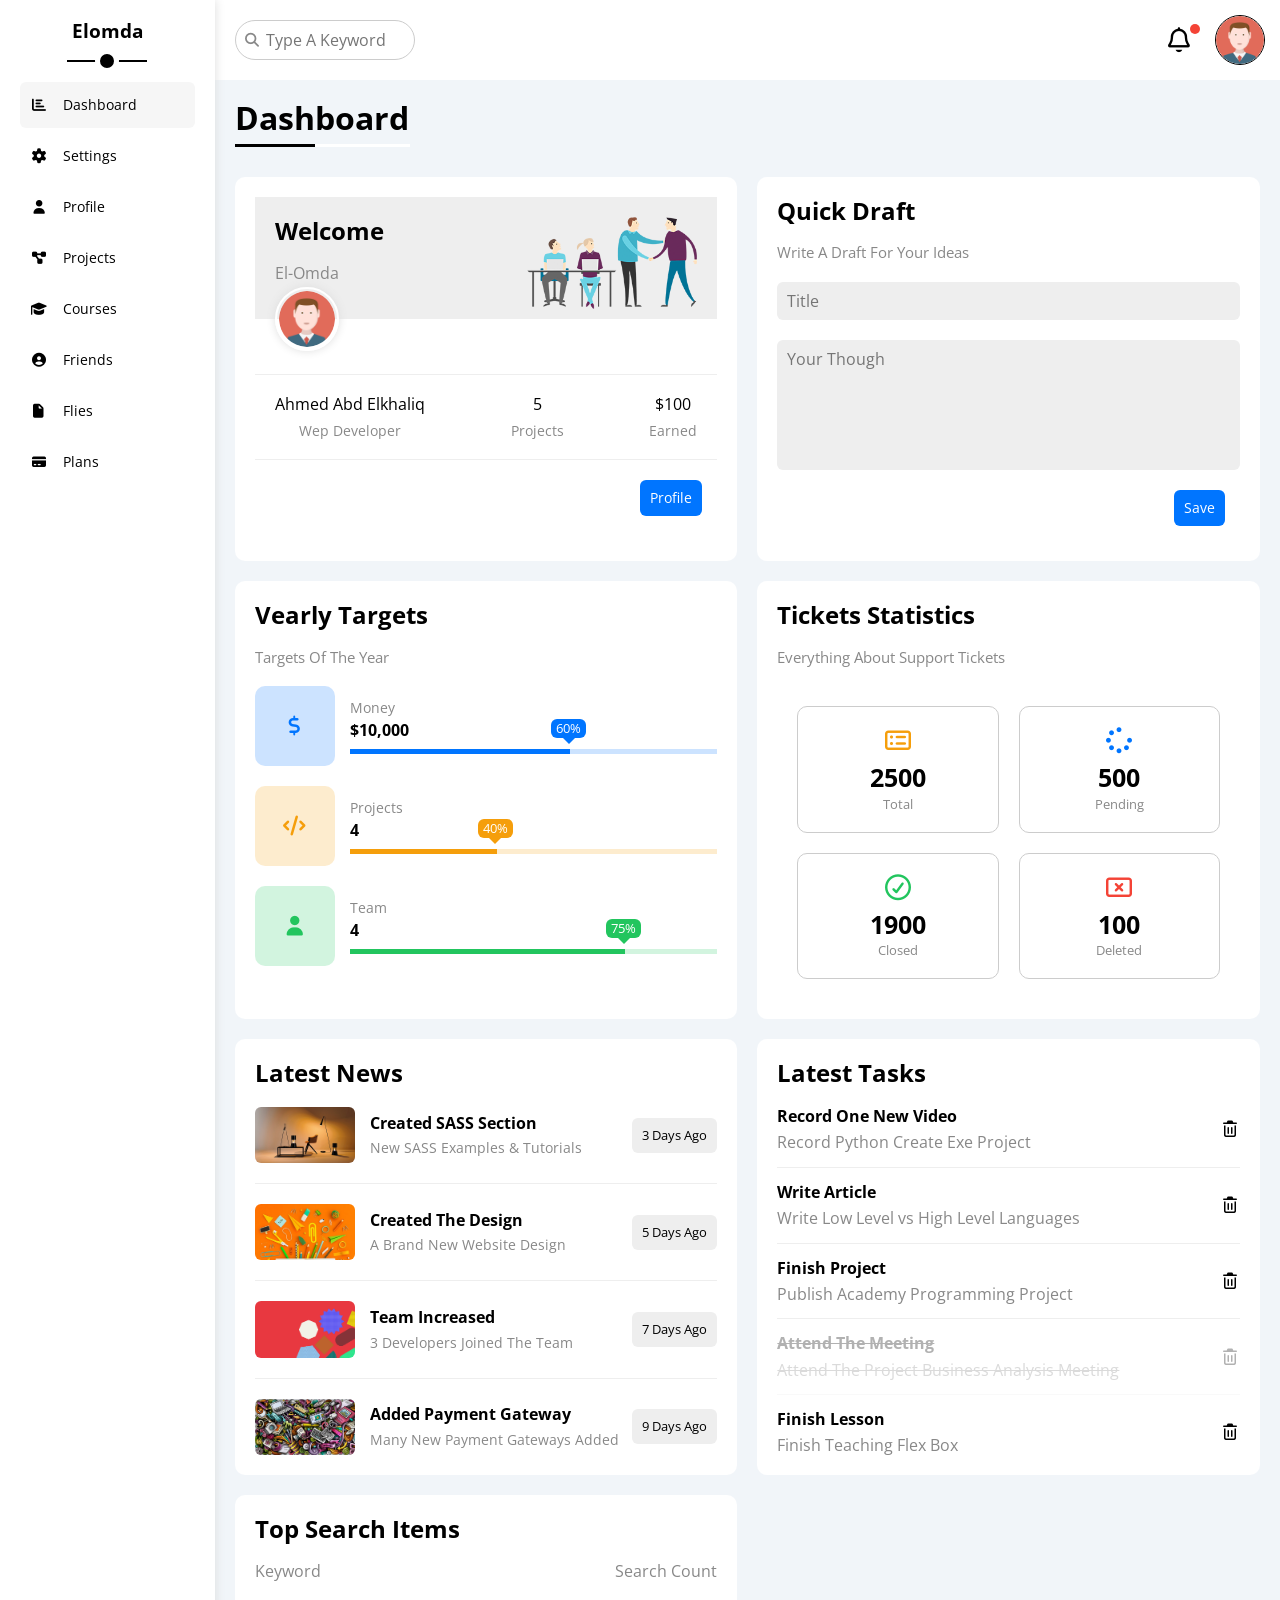
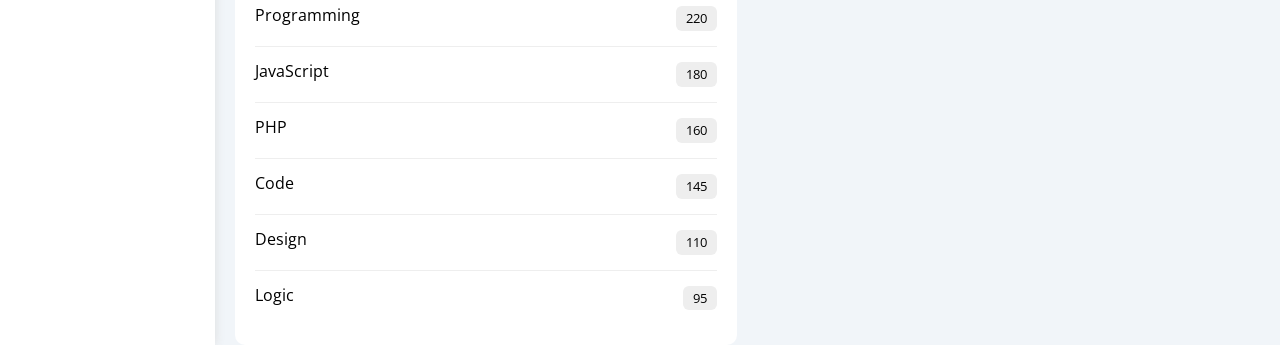
==== index.html @ 43767212 "create Dashboard Page - Top Search" ====
<!DOCTYPE html>
<html lang="en">
<head>
    <meta charset="UTF-8">
    <meta name="viewport" content="width=device-width, initial-scale=1.0">
    <title>Dashboard</title>
    <link rel="icon" href="images/logo.ico">
    <!-- Font Awesome -->
    <link rel="stylesheet" href="css/all.min.css">
    <!-- Render All Elements Normally -->
    <link rel="stylesheet" href="css/normalize.css">
    <!-- main css file -->
    <link rel="stylesheet" href="css/dashboard.css">
    <!-- Google Fonts -->
    <link rel="preconnect" href="https://fonts.googleapis.com">
    <link rel="preconnect" href="https://fonts.gstatic.com" crossorigin>
    <link href="https://fonts.googleapis.com/css2?family=Open+Sans:ital,wght@0,300..800;1,300..800&display=swap" rel="stylesheet">

</head>
<body>
    <div class="page">
        <div class="sidebar">
            <h3>Elomda</h3>
            <ul>
                <li>
                    <a class="active" href="index.html">
                        <i class="fa-solid fa-chart-bar fa-fw"></i>
                        <span>Dashboard</span>
                    </a>
                </li>
                <li>
                    <a href="#">
                        <i class="fa-solid fa-gear fa-fw"></i>
                        <span>Settings</span>
                    </a>
                </li>
                <li>
                    <a href="#">
                        <i class="fa-solid fa-user fa-fw"></i>
                        <span>Profile</span>
                    </a>
                </li>
                <li>
                    <a href="#">
                        <i class="fa-solid fa-diagram-project fa-fw"></i>
                        <span>Projects</span>
                    </a>
                </li>
                <li>
                    <a href="#">
                        <i class="fa-solid fa-graduation-cap fa-fw"></i>
                        <span>Courses</span>
                    </a>
                </li>
                <li>
                    <a href="#">
                        <i class="fa-solid fa-circle-user fa-fw"></i>
                        <span>Friends</span>
                    </a>
                </li>
                <li>
                    <a href="#">
                        <i class="fa-solid fa-file fa-fw"></i>
                        <span>Flies</span>
                    </a>
                </li>
                <li>
                    <a href="#">
                        <i class="fa-solid fa-credit-card fa-fw"></i>
                        <span>Plans</span>
                    </a>
                </li>
            </ul>
        </div>
        <div class="content">
            <!-- Start Head -->
             <div class="head">
                <div class="search">
                    <input type="search" name="" id="" placeholder="Type A Keyword">
                </div>
                <div class="icons">
                    <span class="notification">
                        <i class="fa-regular fa-bell fa-lg"></i>
                    </span>
                    <img src="imgs/avatar.png" alt="">
                </div>
             </div>
            <!-- End Head -->
             <h1>Dashboard</h1>
             <div class="wrapper">
                <!-- Start welcome Widget -->
                <div class="welcome">
                    <div class="intro">
                        <div>
                            <h2>Welcome</h2>
                            <p>El-Omda</p>
                        </div>
                        <img src="imgs/welcome.png" alt="">
                    </div>
                    <img src="imgs/avatar.png" alt="" class="avatar">
                    <div class="body">
                        <div>Ahmed Abd Elkhaliq<span>Wep Developer</span></div>
                        <div>5<span>Projects</span></div>
                        <div>$100<span>Earned</span></div>
                    </div>
                    <a href="profile.html" class="visit">Profile</a>
                </div>
                <!-- End welcome Widget -->
                <!-- Start Quick Draft Widget -->
                <div class="quick-draft">
                    <h2>Quick Draft</h2>
                    <p>Write A Draft For Your Ideas</p>
                    <form action="">
                        <input type="text" placeholder="Title">
                        <textarea name="" id="" placeholder="Your Though"></textarea>
                        <input class="save" type="submit" value="Save">
                    </form>
                </div>
                <!-- End Quick Draft Widget -->
                <!-- Start Targets -->
                 <div class="targets">
                    <h2>Vearly Targets</h2>
                    <p>Targets Of The Year</p>
                    <div class="target-row blue">
                        <div class="icon">
                            <i class="fa-solid fa-dollar-sign fa-lg"></i>
                        </div>
                        <div class="details">
                            <span>Money</span>
                            <span>$10,000</span>
                            <div class="progress">
                                <span class="blue" style="width: 60%;">
                                    <span>60%</span>
                                </span>
                            </div>
                        </div>
                    </div>
                    <div class="target-row orange">
                        <div class="icon">
                            <i class="fa-solid fa-code fa-lg"></i>
                        </div>
                        <div class="details">
                            <span>Projects</span>
                            <span>4</span>
                            <div class="progress">
                                <span class="orange" style="width: 40%;">
                                    <span>40%</span>
                                </span>
                            </div>
                        </div>
                    </div>
                    <div class="target-row green">
                        <div class="icon">
                            <i class="fa-solid fa-user fa-lg"></i>
                        </div>
                        <div class="details">
                            <span>Team</span>
                            <span>4</span>
                            <div class="progress">
                                <span class="green" style="width: 75%;">
                                    <span>75%</span>
                                </span>
                            </div>
                        </div>
                    </div>
                 </div>
                <!-- End Targets -->
                <!-- Start Tickets -->
                 <div class="tickets">
                    <h2>Tickets Statistics</h2>
                    <p>Everything About Support Tickets</p>
                    <div class="tickets">
                        <div class="box">
                            <div class="ticket">
                                <i class="fa-regular fa-rectangle-list fa-2x orange"></i>
                                <span>2500</span>
                                Total
                            </div>
                            <div class="ticket">
                                <i class="fa-solid fa-spinner fa-2x blue"></i>
                                <span>500</span>
                                Pending
                            </div>
                            <div class="ticket">
                                <i class="fa-regular fa-circle-check fa-2x green"></i>
                                <span>1900</span>
                                Closed
                            </div>
                            <div class="ticket">
                                <i class="fa-regular fa-rectangle-xmark fa-2x rad"></i>
                                <span>100</span>
                                Deleted
                            </div>
                        </div>
                    </div>
                 </div>
                <!-- End Tickets -->
                <!-- Start Latest News -->
                 <div class="latest-news">
                    <h2>Latest News</h2>
                    <div class="news-row">
                        <img src="imgs/news-01.png" alt="">
                        <div class="info">
                            <h3>Created SASS Section</h3>
                            <p>New SASS Examples & Tutorials</p>
                        </div>
                        <span>3 Days Ago</span>
                    </div>
                    <div class="news-row">
                        <img src="imgs/news-02.png" alt="">
                        <div class="info">
                            <h3>Created The Design</h3>
                            <p>A Brand New Website Design</p>
                        </div>
                        <span>5 Days Ago</span>
                    </div>
                    <div class="news-row">
                        <img src="imgs/news-03.png" alt="">
                        <div class="info">
                            <h3>Team Increased</h3>
                            <p>3 Developers Joined The Team</p>
                        </div>
                        <span>7 Days Ago</span>
                    </div>
                    <div class="news-row">
                        <img src="imgs/news-04.png" alt="">
                        <div class="info">
                            <h3>Added Payment Gateway</h3>
                            <p>Many New Payment Gateways Added</p>
                        </div>
                        <span>9 Days Ago</span>
                    </div>
                 </div>
                <!-- End Latest News -->
                <!-- Start Latest Tasks -->
                 <div class="latest-tasks">
                    <h2>Latest Tasks</h2>
                    <div class="task-row">
                        <div class="info">
                            <h3>Record One New Video</h3>
                            <p>Record Python Create Exe Project</p>
                        </div>
                        <i class="fa-regular fa-trash-can delete"></i>
                    </div>
                    <div class="task-row">
                        <div class="info">
                            <h3>Write Article</h3>
                            <p>Write Low Level vs High Level Languages</p>
                        </div>
                        <i class="fa-regular fa-trash-can delete"></i>
                    </div>
                    <div class="task-row">
                        <div class="info">
                            <h3>Finish Project</h3>
                            <p>Publish Academy Programming Project</p>
                        </div>
                        <i class="fa-regular fa-trash-can delete"></i>
                    </div>
                    <div class="task-row done">
                        <div class="info">
                            <h3>Attend The Meeting</h3>
                            <p>Attend The Project Business Analysis Meeting</p>
                        </div>
                        <i class="fa-regular fa-trash-can delete"></i>
                    </div>
                    <div class="task-row">
                        <div class="info">
                            <h3>Finish Lesson</h3>
                            <p>Finish Teaching Flex Box</p>
                        </div>
                        <i class="fa-regular fa-trash-can delete"></i>
                    </div>
                 </div>
                <!-- End Latest Tasks -->
                <!-- Start Top Search -->
                 <div class="top-search">
                    <h2>Top Search Items</h2>
                    <div class="items-head">
                        <div>Keyword</div>
                        <div>Search Count</div>
                    </div>
                    <div class="items">
                        <span>Programming</span>
                        <span>220</span>
                    </div>
                    <div class="items">
                        <span>JavaScript</span>
                        <span>180</span>
                    </div>
                    <div class="items">
                        <span>PHP</span>
                        <span>160</span>
                    </div>
                    <div class="items">
                        <span>Code</span>
                        <span>145</span>
                    </div>
                    <div class="items">
                        <span>Design</span>
                        <span>110</span>
                    </div>
                    <div class="items">
                        <span>Logic</span>
                        <span>95</span>
                    </div>
                 </div>
                <!-- End Top Search -->
             </div>
        </div>
    </div>
</body>
</html>
---- css/dashboard.css ----
/* Start Variables */
:root {
  --blue-color: #0075ff;
  --blue-alt-color: #0d69d5;
  --orange-color: #f59e0b;
  --green-color: #22c55e;
  --red-color: #f44336;
  --grey-color: #888;
  --main-transition: ;
  --main-padding-top: ;
  --main-padding-bottom: ;
  --section-background: ;
  --fa-style-family-classic: "Font Awesome 7 Free"
}
/* End Variables */
/* Start Globel Rules */
* {
    box-sizing: border-box;
    padding: 0;
    margin: 0;
}
html {
    scroll-behavior: smooth;
}
body {
  font-family: "Open Sans", sans-serif;
  font-optical-sizing: auto;
  font-weight: weight;
  font-style: normal;
  font-variation-settings:
    "wdth" 100;
}
ul {
    list-style: none;
}
a {
  text-decoration: none;
}
/* Smallar Mobile S */
@media (min-width: 320px){
  .container {
    width: 315px;
  }
}
/* Smallar Mobile M */
@media (min-width: 375px){
  .container {
    width: 365px;
  }
}
/* Smallar Mobile L */
@media (min-width: 425px){
  .container {
    width: 415px;
  }
}
/* Small & Tablet */
@media (min-width: 768px){
  .container {
    width: 753px;
  }
}
/* Medium */
@media (min-width: 992px){
  .container {
    width: 969px;
  }
}
/* Large */
@media (min-width: 1200px){
  .container {
    width: 1170px;
  }
}
/* End Globel Rules */
::-webkit-scrollbar {
  width: 15px;
}
::-webkit-scrollbar-track {
  background-color: white;
}
::-webkit-scrollbar-thumb {
  background-color: var(--blue-color);
}
::-webkit-scrollbar-thumb:hover {
  background-color: var(--blue-alt-color);
}
.page {
    display: flex;
    min-height: 100vh;
    background-color: #f1f5f9;
}
/* Start Sidebar */
.page .sidebar {
    background-color: white;
    padding: 20px;
    position: relative;
    width: 250px;
    box-shadow: 0 0 10px #ddd;
}
@media (max-width: 767px) {
    .page .sidebar {
        width: 60px;
        padding: 20px 8px;
    }
}
.page .sidebar h3 {
    position: relative;
    text-align: center;
    margin-bottom: 40px;
}
@media (max-width: 767px) {
    .page .sidebar h3 {
        font-size: 12px;
    }
}
.page .sidebar h3::before {
    content: "";
    background-color: black;
    width: 80px;
    height: 2px;
    position: absolute;
    bottom: -20px;
    transform: translateX(-50%);
    left: 50%;
}
.page .sidebar h3::after {
    content: "";
    position: absolute;
    left: 50%;
    width: 14px;
    height: 14px;
    transform: translateX(-50%);
    bottom: -31px;
    border-radius: 50%;
    background-color: black;
    border: 5px solid white;
}
@media (max-width: 767px) {
    .page .sidebar h3::before {
        width: 55px;
    }
}
@media (max-width: 767px) {
    .page .sidebar h3::after {
        width: 12px;
        height: 12px;
        bottom: -30px;
    }
}
.page .sidebar ul li a {
    display: flex;
    align-items: center;
    font-size: 14px;
    color: black;
    border-radius: 6px;
    padding: 10px;
    transition: 0,3s;
    margin-bottom: 5px;
}
.page .sidebar ul li a:hover,
.page .sidebar ul li a.active {
    background-color: #f6f6f6;
}
.page .sidebar ul li a span {
    padding: 5px;
    margin-left: 10px;
}
@media (max-width: 767px) {
    .page .sidebar ul li a span {
        display: none;
    }
}
/* End Sidebar */
/* Start content */
.content {
  width: 100%;
  overflow: hidden;
}
/* End content */
/* Start Head */
.content .head {
  background-color: white;
  padding: 15px;
  display: flex;
  align-items: center;
  justify-content: space-between;
}
.content .head .search {
  position: relative;
}
.content .head .search::before {
  font-family: var(--fa-style-family-classic);
  content: "\f002";
  font-weight: 900;
  position: absolute;
  transform: translateY(-50%);
  top: 50%;
  left: 15px;
  font-size: 14px;
  color: var(--grey-color);
}
.content .head .search input {
  padding: 10px;
  border: 1px solid #ccc;
  border-radius: 20px;
  margin-left: 5px;
  padding-left: 30px;
  width: 180px;
  transition: width 0.4s;
}
.content .head .search input:focus {
  width: 250px;
  outline-color: var(--blue-alt-color);
}
@media (max-width: 767px) {
    .content .head .search input:focus {
      width: 180px;
    }
}
.content .head .search input:focus::placeholder {
  opacity: 0;
}
.content .head .icons {
  display: flex;
  align-items: center;
  gap: 20px;
}
@media (max-width: 767px) {
    .content .head .icons {
      gap: 15px;
    }
}
.content .head .icons img {
  width: 50px;
  height: 50px;
  border: 1px solid black;
  border-radius: 50%;
}
@media (max-width: 767px) {
    .content .head .icons img {
      width: 32px;
      height: 32px;
    }
}
.content .head .icons .notification {
  position: relative;
  font-size: 20px;
}
@media (max-width: 767px) {
    .content .head .icons .notification {
      font-size: 16px;
    }
}
.content .head .icons .notification::before {
  content: "";
  position: absolute;
  width: 10px;
  height: 10px;
  background-color: var(--red-color);
  border-radius: 50%;
  right: -5px;
  top: -5px;
}
/* End Head */

.page .content h1 {
  position: relative;
  margin: 20px 20px 40px;
}
.page .content h1::before {
  content: "";
  height: 3px;
  position: absolute;
  bottom: -10px;
  left: 0;
  background-color: white;
  width: 175px;
}
.page .content h1::after {
  content: "";
  height: 3px;
  position: absolute;
  bottom: -10px;
  left: 0;
  background-color: black;
  width: 80px;
}
.page .content .wrapper {
  display: grid;
  gap: 20px;
  grid-template-columns: repeat(auto-fill, minmax(450px, 1fr));
  margin: 0 20px;
}
@media (max-width: 767px) {
    .page .content .wrapper {
      display: grid;
      gap: 10;
      grid-template-columns: minmax(200px, 1fr);
      margin: 0 10px;
    }
}
/* Start welcome Widget */
.page .content .wrapper .welcome {
  background-color: white;
  border-radius: 10px;
  overflow: hidden;
  padding: 20px;
}
@media (max-width: 767px) {
    .page .content .wrapper .welcome {
      text-align: center;
      display: block;
    }
}
.page .content .wrapper .welcome .intro {
  padding: 20px;
  display: flex;
  justify-content: space-between;
  background-color: #eee;
}
@media (max-width: 767px) {
    .page .content .wrapper .intro {
      padding-bottom: 30px;
      flex-direction: column;
      align-items: center;
      gap: 20px;
    }
}
.page .content .wrapper .welcome .intro h2 {
  margin: 0 0 20px;
}
.page .content .wrapper .welcome .intro p {
  color: var(--grey-color);
}
.page .content .wrapper .welcome .intro img {
  width: 170px;
  margin-bottom: -10px;
}
.page .content .wrapper .welcome .avatar {
  width: 64px;
  height: 64px;
  border: 2px solid white;
  border-radius: 50%;
  padding: 2px;
  box-shadow: 0 0 10px #ddd;
  margin: -32px 0 0 20px;
}
@media (max-width: 767px) {
    .page .content .wrapper .welcome .avatar {
      margin: 1px 0 0;
    }
}
.page .content .wrapper .welcome .body {
  text-align: center;
  display: flex;
  padding: 20px;
  margin: 20px 0px;
  border-top: 1px solid #eee;
  border-bottom: 1px solid #eee;
  justify-content: space-between;
}
@media (max-width: 767px) {
    .page .content .wrapper .welcome .body {
      display: block;
      margin: 0;
    }
}

@media (max-width: 767px) {
    .page .content .wrapper .welcome .body > div:not(:last-child) {
      margin-bottom: 20px;
}
}
.page .content .wrapper .welcome .body > div span {
  display: block;
  color: var(--grey-color);
  margin-top: 10px;
  font-size: 14px;
  flex: 1;
}
.page .content .wrapper .welcome .visit {
  display: block;
  font-size: 14px;
  border-radius: 6px;
  padding: 10px;
  background-color: var(--blue-color);
  color: white;
  width: fit-content;
  margin: 0 15px 15px auto;
  transition: 0.4s;
}
@media (max-width: 767px) {
    .page .content .wrapper .welcome .visit {
      margin: 0 auto 15px;
    }
}
.page .content .wrapper .welcome .visit:hover {
  background-color: var(--blue-alt-color);
}
/* End welcome Widget */
/* Start Quick Draft Widget */
.page .content .wrapper .quick-draft {
  padding: 20px;
  background-color: white;
  border-radius: 10px;
}
@media (max-width: 767px) {
    .page .content .wrapper .quick-draft {
      text-align: center;
    }
}
.page .content .wrapper .quick-draft h2 {
  margin: 0 0 20px;
}
.page .content .wrapper .quick-draft p {
  margin: 0 0 20px;
  color: var(--grey-color);
  font-size: 15px;
}
.page .content .wrapper .quick-draft form input:first-child {
  display: block;
  margin-bottom: 20px;
  width: 100%;
  padding: 10px;
  border: none;
  background-color: #eee;
  border-radius: 6px;
}
.page .content .wrapper .quick-draft form input.save {
  display: block;
  font-size: 14px;
  background: var(--blue-color);
  color: white;
  border: none;
  width: fit-content;
  border-radius: 6px;
  padding: 10px;
  margin: 0 15px 15px auto;
  cursor: pointer;
  transition: 0.4s;
}
@media (max-width: 767px) {
    .page .content .wrapper .quick-draft form input.save  {
      margin: 0 auto 15px;
    }
}
.page .content .wrapper .quick-draft form input.save:hover {
  background-color: var(--blue-alt-color);
}
.page .content .wrapper .quick-draft form textarea {
  display: block;
  margin-bottom: 20px;
  width: 100%;
  padding: 10px;
  border: none;
  background-color: #eee;
  border-radius: 6px;
  resize: none;
  min-height: 130px;
}
/* End Quick Draft Widget */
/* Start Targets */
.page .content .wrapper .targets {
  padding: 20px;
  background-color: white;
  border-radius: 10px;
}
.page .content .wrapper .targets h2 {
  margin: 0 0 20px;
}
.page .content .wrapper .targets p {
  margin: 0 0 20px;
  color: var(--grey-color);
  font-size: 15px;
}
.page .content .wrapper .targets .target-row {
  margin-bottom: 20px;
  display: flex;
  align-items: center;
}
.page .content .wrapper .targets .target-row .icon {
  display: flex;
  align-items: center;
  justify-content: center;
  width: 80px;
  height: 80px;
  margin-right: 15px;
  border-radius: 10px;
}
.page .content .wrapper .targets .blue .icon i {
  color: var(--blue-color);
}
.page .content .wrapper .targets .orange .icon i {
  color: var(--orange-color);
}
.page .content .wrapper .targets .green .icon i {
  color: var(--green-color);
}
.page .content .wrapper .targets .target-row .details {
  flex: 1;
}
.page .content .wrapper .targets .target-row .details span:first-child {
  font-size: 14px;
  color: var(--grey-color);
}
.page .content .wrapper .targets .target-row .details span:nth-child(2) {
  display: block;
  margin: 5px 0 10px;
  font-weight: bold;
}
.page .content .wrapper .targets .target-row .details .progress {
  position: relative;
  height: 5px;
}
.page .content .wrapper .targets .target-row .details .progress > span {
  position: absolute;
  left: 0;
  top: 0;
  height: 100%;
}
.page .content .wrapper .targets .target-row .details .progress > .blue {
  background-color: var(--blue-color);
}
.page .content .wrapper .targets .target-row .details .progress > .orange {
  background-color: var(--orange-color);
}
.page .content .wrapper .targets .target-row .details .progress > .green {
  background-color: var(--green-color);
}
.page .content .wrapper .targets .target-row .details .progress > span span {
  color: white;
  position: absolute;
  bottom: 16px;
  right: -16px;
  padding: 2px 5px;
  border-radius: 6px;
  font-size: 13px;
}
.page .content .wrapper .targets .target-row .details .progress > .blue span {
  background-color: var(--blue-color);
}
.page .content .wrapper .targets .target-row .details .progress > .orange span {
  background-color: var(--orange-color);
}
.page .content .wrapper .targets .target-row .details .progress > .green span {
  background-color: var(--green-color);
}
.page .content .wrapper .targets .target-row .details .progress > span span::after {
  content: "";
  border-color: transparent;
  border-width: 6px;
  border-style: solid;
  position: absolute;
  bottom: -12px;
  left: 50%;
  transform: translatex(-50%);
}
.page .content .wrapper .targets .target-row .details .progress > .blue span::after {
  border-top-color: var(--blue-color);
}
.page .content .wrapper .targets .target-row .details .progress > .orange span::after {
  border-top-color: var(--orange-color);
}
.page .content .wrapper .targets .target-row .details .progress > .green span::after {
  border-top-color: var(--green-color);
}
.page .content .wrapper .targets .blue .icon,
.page .content .wrapper .targets .blue .progress {
background-color: rgb(0 117 255 / 20%);
}
.page .content .wrapper .targets .orange .icon,
.page .content .wrapper .targets .orange .progress {
background-color: rgb(245 158 11 / 20%);
}
.page .content .wrapper .targets .green .icon,
.page .content .wrapper .targets .green .progress {
background-color: rgb(34 197 94 / 20%);
}
/* End Targets */
/* Start Tickets */
.page .content .wrapper .tickets {
  padding: 20px;
  background-color: white;
  border-radius: 10px;
}
.page .content .wrapper .tickets h2 {
  margin: 0 0 20px;
}
.page .content .wrapper .tickets p {
  margin: 0 0 20px;
  color: var(--grey-color);
  font-size: 15px;
}
.page .content .wrapper .tickets .box {
  display: flex;
  text-align: center;
  justify-content: center;
  gap: 20px;
  flex-wrap: wrap;
}
.page .content .wrapper .tickets .box .ticket {
  padding: 20px;
  border-radius: 10px;
  font-size: 13px;
  color: var(--grey-color);
  border: 1px solid #ccc;
  width: calc(50% - 10px);
}
@media (max-width: 767px) {
  .page .content .wrapper .tickets .box .ticket {
    width: 80%;
  }
}
.page .content .wrapper .tickets .box .ticket i {
  margin-bottom: 10px;
}
.page .content .wrapper .tickets .box .ticket .orange {
  color: var(--orange-color);
}
.page .content .wrapper .tickets .box .ticket .blue {
  color: var(--blue-color);
}
.page .content .wrapper .tickets .box .ticket .green {
  color: var(--green-color);
}
.page .content .wrapper .tickets .box .ticket .rad {
  color: var(--red-color);
}
.page .content .wrapper .tickets .box .ticket span {
  display: block;
  color: black;
  font-weight: bold;
  font-size: 25px;
  margin-bottom: 5px;
}
/* End Tickets */
/* Start Latest News */
.page .content .wrapper .latest-news {
  padding: 20px;
  background-color: white;
  border-radius: 10px;
}
@media (max-width: 767px) {
  .page .content .wrapper .latest-news {
    text-align: center;
  }
}
.page .content .wrapper .latest-news h2 {
  margin: 0 0 20px;
}
.page .content .wrapper .latest-news .news-row {
  display: flex;
  align-items: center;
}
@media (max-width: 767px) {
  .page .content .wrapper .latest-news .news-row {
    display: block;
  }
}
.page .content .wrapper .latest-news .news-row:not(:last-of-type) {
  margin-bottom: 20px;
  padding-bottom: 20px;
  border-bottom: 1px solid #eee;
}
@media (max-width: 767px) {
  .page .content .wrapper .latest-news .news-row:not(:last-of-type) {
    margin-bottom: 0;
  }
}
.page .content .wrapper .latest-news .news-row img {
  width: 100px;
  border-radius: 6px;
  margin-right: 15px;
}
@media (max-width: 767px) {
  .page .content .wrapper .latest-news .news-row img {
    margin: 0 0 10px;
  }
}
.page .content .wrapper .latest-news .news-row .info {
  flex-grow: 1;
}
.page .content .wrapper .latest-news .news-row .info h3 {
  margin: 0 0 8px;
  font-size: 16px;
}
.page .content .wrapper .latest-news .news-row .info p {
  margin: 0;
  color: var(--grey-color);
  font-size: 14px;
}
.page .content .wrapper .latest-news .news-row span {
  display: block;
  width: fit-content;
  border-radius: 6px;
  padding: 10px;
  background-color: #eee;
  font-size: 13px;
}
@media (max-width: 767px) {
  .page .content .wrapper .latest-news .news-row span {
    margin: 15px auto;
  }
}
/* End Latest News */
/* Start Latest Tasks */
.page .content .wrapper .latest-tasks {
  padding: 20px;
  background-color: white;
  border-radius: 10px;
}
.page .content .wrapper .latest-tasks h2 {
  margin: 0 0 20px;
}
.page .content .wrapper .latest-tasks .done {
  opacity: 0.3;
}
.page .content .wrapper .latest-tasks .done h3,
.page .content .wrapper .latest-tasks .done p {
  text-decoration: line-through;
}

.page .content .wrapper .latest-tasks .task-row {
  display: flex;
  align-items: center;
  justify-content: space-between;
}
.page .content .wrapper .latest-tasks .task-row:not(:last-of-type) {
  margin-bottom: 15px;
  padding-bottom: 15px;
  border-bottom: 1px solid #eee;
}
@media (max-width: 767px) {
  .page .content .wrapper .latest-tasks .task-row:not(:last-of-type) {
    margin-bottom: 0;
  }
}
.page .content .wrapper .latest-tasks .task-row .info {
  flex-grow: 1;
}
.page .content .wrapper .latest-tasks .task-row .info h3 {
  margin: 0 0 8px;
  font-size: 16px;
}
.page .content .wrapper .latest-tasks .task-row .info p {
  margin: 0;
  color: var(--grey-color);
}
.page .content .wrapper .latest-tasks .task-row .delete {
  cursor: pointer;
  transition: 0.4s;
}
.page .content .wrapper .latest-tasks .task-row .delete:hover {
  color: var(--red-color);
}
/* End Latest Tasks */
/* Start Top Search */
.page .content .wrapper .top-search {
  padding: 20px;
  background-color: white;
  border-radius: 10px;
}
.page .content .wrapper .top-search h2 {
  margin: 0 0 20px
}
.page .content .wrapper .top-search .items-head {
  color: var(--grey-color);
  display: flex;
  justify-content: space-between;
  margin-bottom: 10px;
}
.page .content .wrapper .top-search .items {
  padding: 15px 0;
  display: flex;
  justify-content: space-between;
}
.page .content .wrapper .top-search .items span:last-child {
  width: fit-content;
  border-radius: 6px;
  padding: 5px 10px;
  background-color: #eee;
  font-size: 13px;
}
.page .content .wrapper .top-search .items:not(:last-of-type) {
  padding-bottom: 15px;
  border-bottom: 1px solid #eee;
}
/* End Top Search */
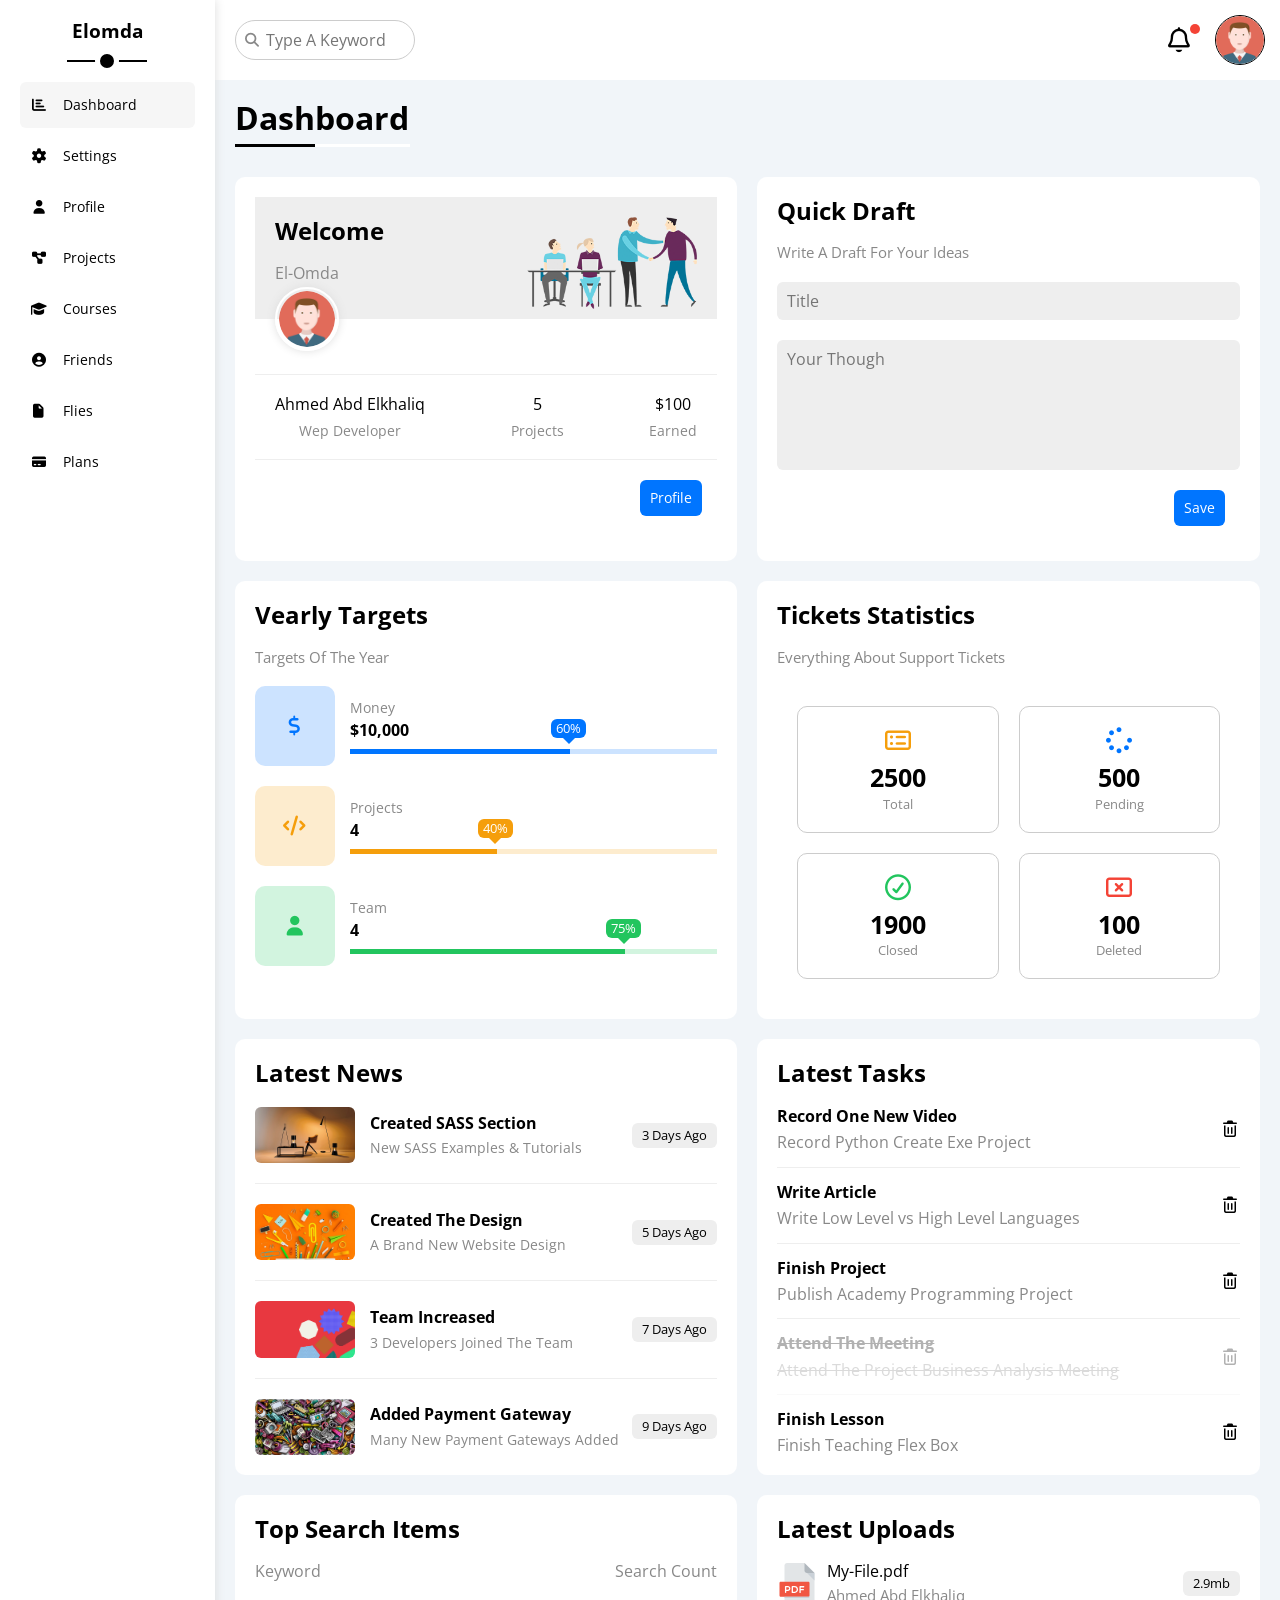
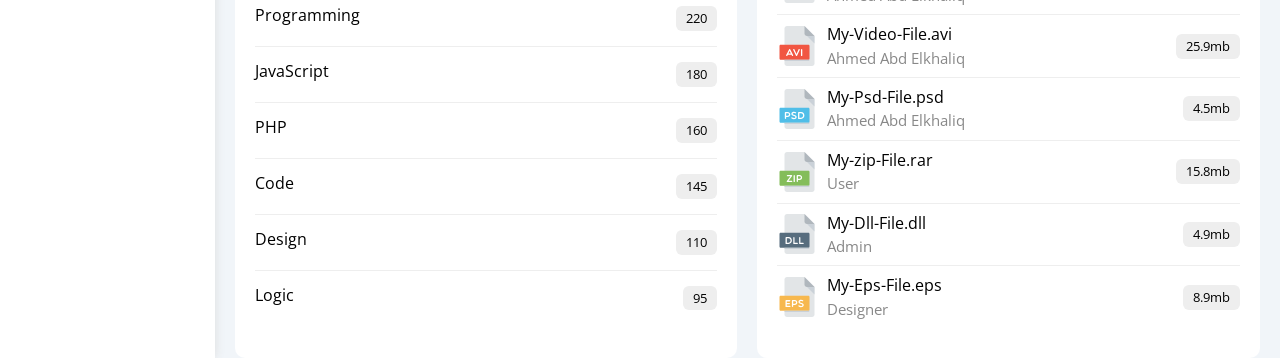
==== commit 5b8d4744: "create Dashboard Page - Latest Uploads" ====
--- a/index.html
+++ b/index.html
@@ -305,6 +305,85 @@
                     </div>
                  </div>
                 <!-- End Top Search -->
+                <!-- Start Latest Uploads -->
+                 <div class="latest-uploads">
+                    <h2>Latest Uploads</h2>
+                    <ul>
+                        <li>
+                            <div>
+                                <img src="imgs/pdf.svg" alt="">
+                                <div>
+                                    <span>My-File.pdf</span>
+                                    <span>Ahmed Abd Elkhaliq</span>
+                                </div>
+                            </div>
+                            <div>
+                                2.9mb
+                            </div>
+                        </li>
+                        <li>
+                            <div>
+                                <img src="imgs/avi.svg" alt="">
+                                <div>
+                                    <span>My-Video-File.avi</span>
+                                    <span>Ahmed Abd Elkhaliq</span>
+                                </div>
+                            </div>
+                            <div>
+                                25.9mb
+                            </div>
+                        </li>
+                        <li>
+                            <div>
+                                <img src="imgs/psd.svg" alt="">
+                                <div>
+                                    <span>My-Psd-File.psd</span>
+                                    <span>Ahmed Abd Elkhaliq</span>
+                                </div>
+                            </div>
+                            <div>
+                                4.5mb
+                            </div>
+                        </li>
+                        <li>
+                            <div>
+                                <img src="imgs/zip.svg" alt="">
+                                <div>
+                                    <span>My-zip-File.rar</span>
+                                    <span>User</span>
+                                </div>
+                            </div>
+                            <div>
+                                15.8mb
+                            </div>
+                        </li>
+                        <li>
+                            <div>
+                                <img src="imgs/dll.svg" alt="">
+                                <div>
+                                    <span>My-Dll-File.dll</span>
+                                    <span>Admin</span>
+                                </div>
+                            </div>
+                            <div>
+                                4.9mb
+                            </div>
+                        </li>
+                        <li>
+                            <div>
+                                <img src="imgs/eps.svg" alt="">
+                                <div>
+                                    <span>My-Eps-File.eps</span>
+                                    <span>Designer</span>
+                                </div>
+                            </div>
+                            <div>
+                                8.9mb
+                            </div>
+                        </li>
+                    </ul>
+                 </div>
+                <!-- End Latest Uploads -->
              </div>
         </div>
     </div>
--- a/css/dashboard.css
+++ b/css/dashboard.css
@@ -32,45 +32,10 @@
 }
 ul {
     list-style: none;
+    padding: 0;
 }
 a {
   text-decoration: none;
-}
-/* Smallar Mobile S */
-@media (min-width: 320px){
-  .container {
-    width: 315px;
-  }
-}
-/* Smallar Mobile M */
-@media (min-width: 375px){
-  .container {
-    width: 365px;
-  }
-}
-/* Smallar Mobile L */
-@media (min-width: 425px){
-  .container {
-    width: 415px;
-  }
-}
-/* Small & Tablet */
-@media (min-width: 768px){
-  .container {
-    width: 753px;
-  }
-}
-/* Medium */
-@media (min-width: 992px){
-  .container {
-    width: 969px;
-  }
-}
-/* Large */
-@media (min-width: 1200px){
-  .container {
-    width: 1170px;
-  }
 }
 /* End Globel Rules */
 ::-webkit-scrollbar {
@@ -307,7 +272,7 @@
   overflow: hidden;
   padding: 20px;
 }
-@media (max-width: 767px) {
+@media (max-width: 575px) {
     .page .content .wrapper .welcome {
       text-align: center;
       display: block;
@@ -319,7 +284,7 @@
   justify-content: space-between;
   background-color: #eee;
 }
-@media (max-width: 767px) {
+@media (max-width: 575px) {
     .page .content .wrapper .intro {
       padding-bottom: 30px;
       flex-direction: column;
@@ -346,7 +311,7 @@
   box-shadow: 0 0 10px #ddd;
   margin: -32px 0 0 20px;
 }
-@media (max-width: 767px) {
+@media (max-width: 575px) {
     .page .content .wrapper .welcome .avatar {
       margin: 1px 0 0;
     }
@@ -360,14 +325,14 @@
   border-bottom: 1px solid #eee;
   justify-content: space-between;
 }
-@media (max-width: 767px) {
+@media (max-width: 575px) {
     .page .content .wrapper .welcome .body {
       display: block;
       margin: 0;
     }
 }
 
-@media (max-width: 767px) {
+@media (max-width: 575px) {
     .page .content .wrapper .welcome .body > div:not(:last-child) {
       margin-bottom: 20px;
 }
@@ -390,7 +355,7 @@
   margin: 0 15px 15px auto;
   transition: 0.4s;
 }
-@media (max-width: 767px) {
+@media (max-width: 575px) {
     .page .content .wrapper .welcome .visit {
       margin: 0 auto 15px;
     }
@@ -607,7 +572,7 @@
   border: 1px solid #ccc;
   width: calc(50% - 10px);
 }
-@media (max-width: 767px) {
+@media (max-width: 575px) {
   .page .content .wrapper .tickets .box .ticket {
     width: 80%;
   }
@@ -694,7 +659,7 @@
   display: block;
   width: fit-content;
   border-radius: 6px;
-  padding: 10px;
+  padding: 5px 10px;
   background-color: #eee;
   font-size: 13px;
 }
@@ -786,4 +751,72 @@
   padding-bottom: 15px;
   border-bottom: 1px solid #eee;
 }
-/* End Top Search */+/* End Top Search */
+/* Start Latest Uploads */
+.page .content .wrapper .latest-uploads {
+  padding: 20px;
+  background-color: white;
+  border-radius: 10px;
+}
+.page .content .wrapper .latest-uploads h2 {
+  margin: 0 0 20px
+}
+.page .content .wrapper .latest-uploads ul {
+  margin: 0;
+}
+.page .content .wrapper .latest-uploads ul li {
+  display: flex;
+  justify-content: space-between;
+  align-items: center;
+  padding-bottom: 10px;
+  margin-bottom: 10px;
+}
+@media(max-width: 575px) {
+  .page .content .wrapper .latest-uploads ul li {
+    flex-direction: column;
+  }
+}
+.page .content .wrapper .latest-uploads ul li:not(:last-child) {
+  border-bottom: 1px solid #eee;
+}
+.page .content .wrapper .latest-uploads ul li > div:first-child {
+  display: flex;
+  align-items: center;
+}
+@media(max-width: 575px) {
+  .page .content .wrapper .latest-uploads ul li > div:first-child {
+    flex-direction: column;
+    text-align: center;
+  }
+}
+.page .content .wrapper .latest-uploads ul li > div:first-child img {
+  margin-right: 10px;
+  width: 40px;
+  height: 40px;
+}
+@media(max-width: 575px) {
+    .page .content .wrapper .latest-uploads ul li > div:first-child img {
+    margin: 0 0 10px;
+  }
+}
+.page .content .wrapper .latest-uploads ul li > div:first-child div span:first-child {
+  display: block;
+  padding-bottom: 5px;
+}
+@media(max-width: 575px) {
+    .page .content .wrapper .latest-uploads ul li > div:first-child {
+    margin: 0 0 10px;
+  }
+}
+.page .content .wrapper .latest-uploads ul li > div:first-child div span:last-child {
+  font-size: 15px;
+  color: var(--grey-color);
+}
+.page .content .wrapper .latest-uploads ul li > div:last-child {
+  width: fit-content;
+  border-radius: 6px;
+  padding: 5px 10px;
+  background-color: #eee;
+  font-size: 13px;
+}
+/* End Latest Uploads */
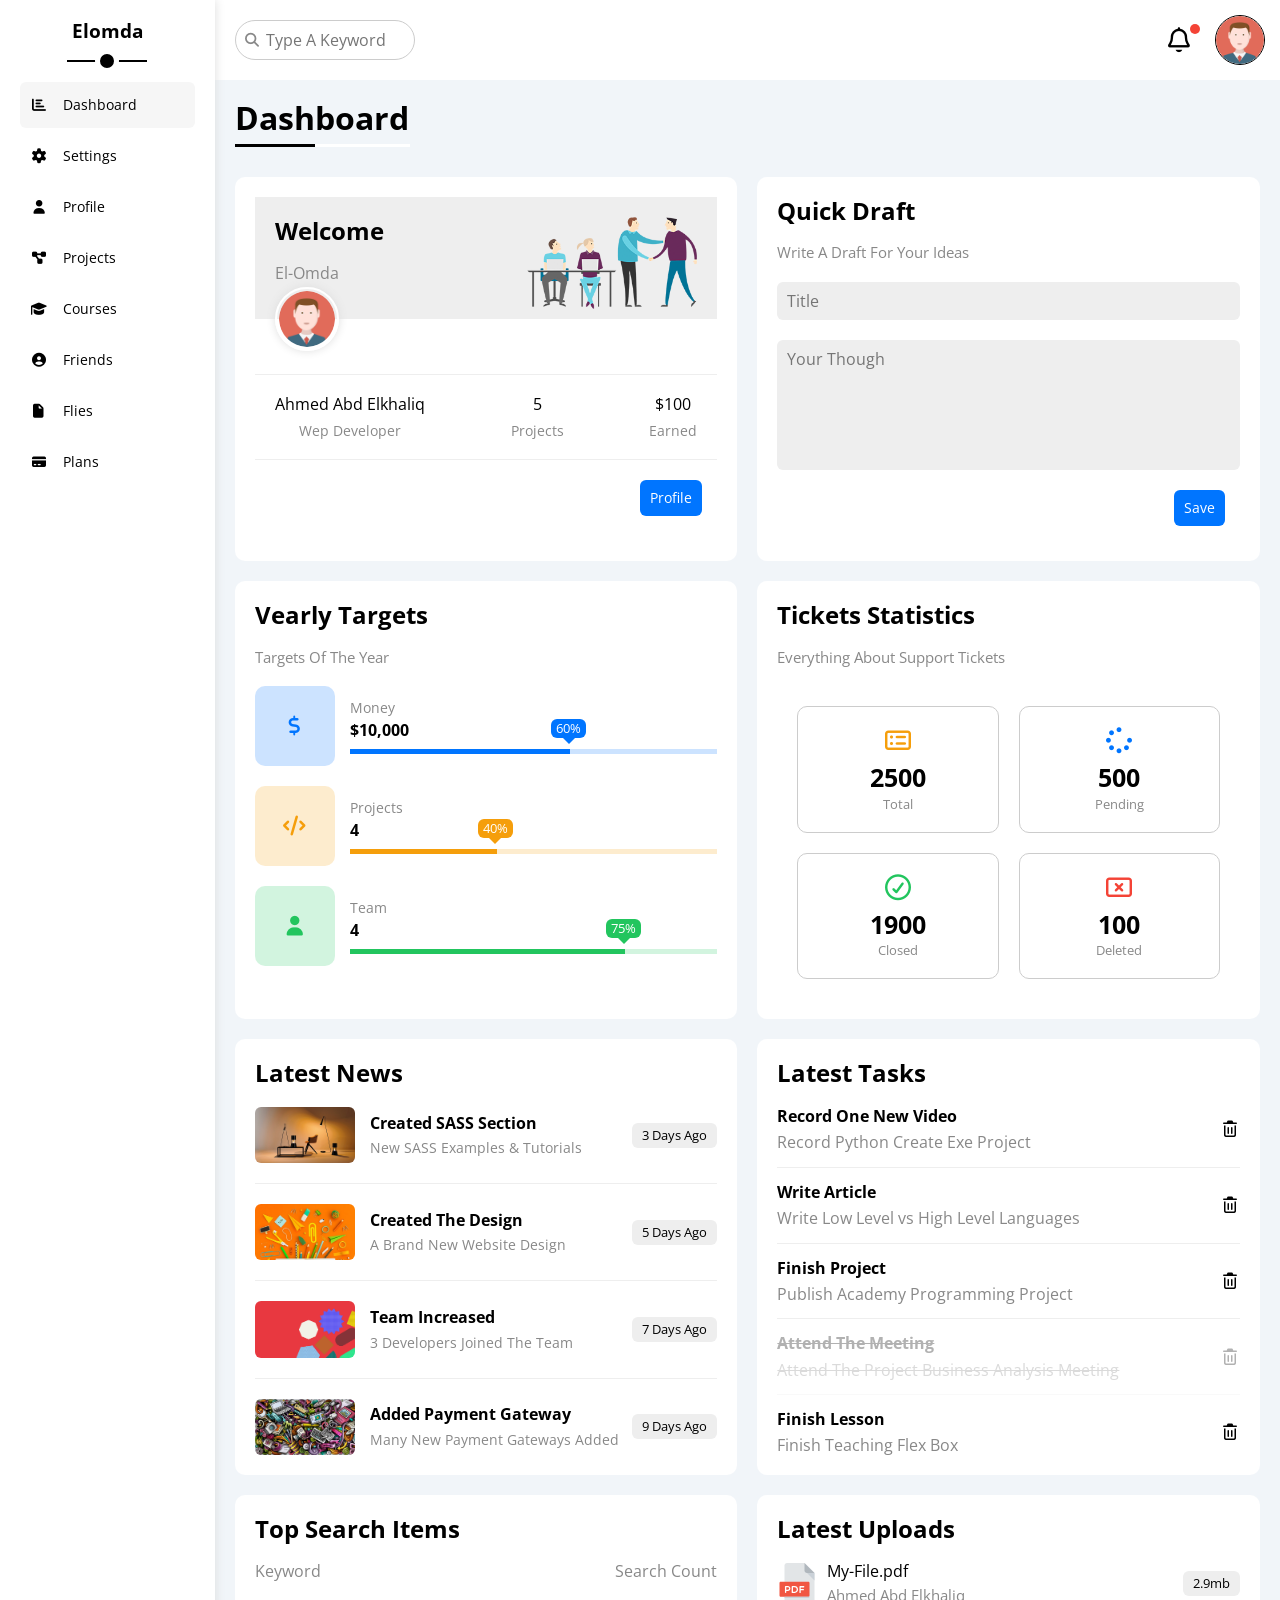
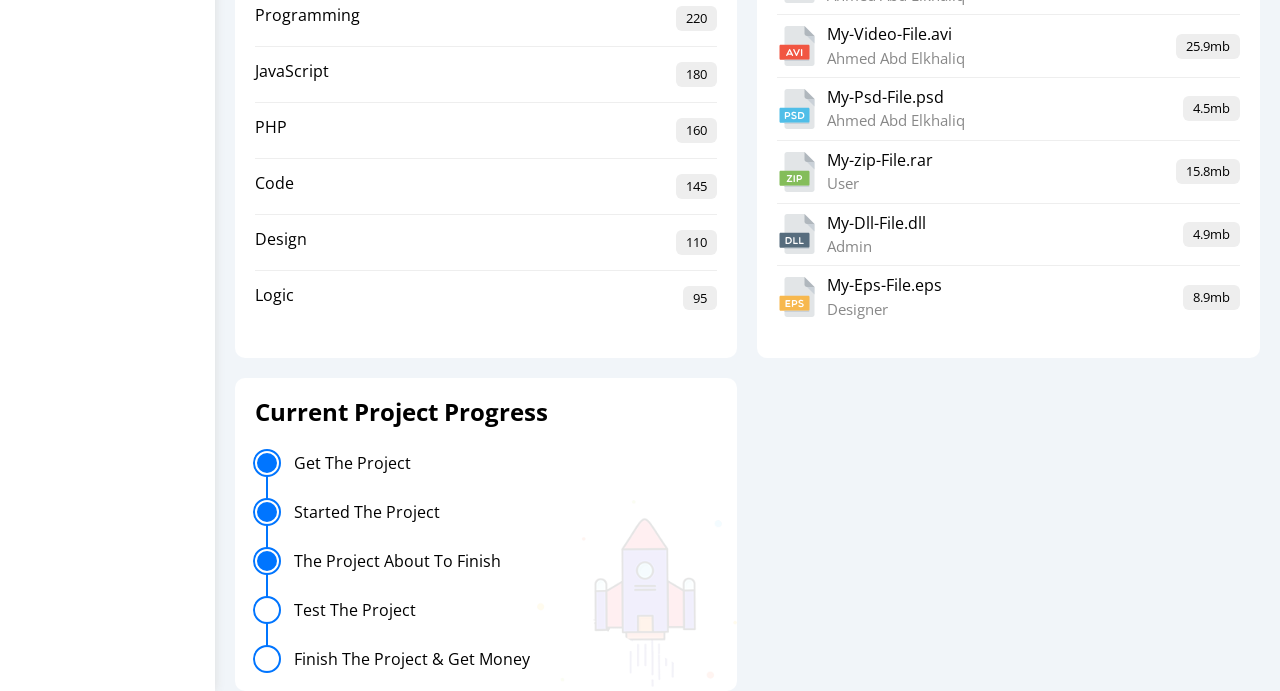
==== commit 5c294bbd: "create Dashboard Page - Current Project" ====
--- a/index.html
+++ b/index.html
@@ -384,6 +384,19 @@
                     </ul>
                  </div>
                 <!-- End Latest Uploads -->
+                <!-- Start Current Project -->
+                 <div class="current-project">
+                    <h2>Current Project Progress</h2>
+                    <ul>
+                        <li class="done">Get The Project</li>
+                        <li class="done">Started The Project</li>
+                        <li class="done">The Project About To Finish</li>
+                        <li class="current">Test The Project</li>
+                        <li>Finish The Project & Get Money</li>
+                    </ul>
+                    <img src="imgs/project.png" alt="">
+                 </div>
+                <!-- End Current Project -->
              </div>
         </div>
     </div>
--- a/css/dashboard.css
+++ b/css/dashboard.css
@@ -819,4 +819,70 @@
   background-color: #eee;
   font-size: 13px;
 }
-/* End Latest Uploads */+/* End Latest Uploads */
+/* Start Current Project */
+.page .content .wrapper .current-project {
+  padding: 20px;
+  background-color: white;
+  border-radius: 10px;
+  position: relative;
+}
+.page .content .wrapper .current-project h2 {
+  margin: 0 0 20px
+}
+.page .content .wrapper .current-project ul {
+  margin: 0;
+  position: relative;
+}
+.page .content .wrapper .current-project ul::before {
+  content: "";
+  position: absolute;
+  left: 11px;
+  width: 2px;
+  height: 100%;
+  background-color: var(--blue-color);
+}
+.page .content .wrapper .current-project img {
+  position: absolute;
+  width: 200px;
+  right: 0px;
+  bottom: 0;
+  opacity: 0.1;
+}
+@media (max-width: 575px) {
+  .page .content .wrapper .current-project img {
+    display: none;
+  }
+}
+.page .content .wrapper .current-project ul li {
+  margin-top: 25px;
+  display: flex;
+  align-items: center;
+}
+.page .content .wrapper .current-project ul li::before {
+  content: "";
+  width: 20px;
+  height: 20px;
+  display: block;
+  border-radius: 50%;
+  background-color: white;
+  border: 2px solid white;
+  outline: 2px solid var(--blue-color);
+  margin-right: 15px;
+  z-index: 1;
+}
+.page .content .wrapper .current-project ul li.done::before {
+  background-color: var(--blue-color);
+}
+.page .content .wrapper .current-project ul li.current::before {
+  animation: change-color 0.8s infinite alternate;
+}
+@keyframes change-color {
+  from {
+    background-color: var(--blue-color);
+  }
+  to {
+    background-color: white;
+  }
+}
+/* End Current Project */
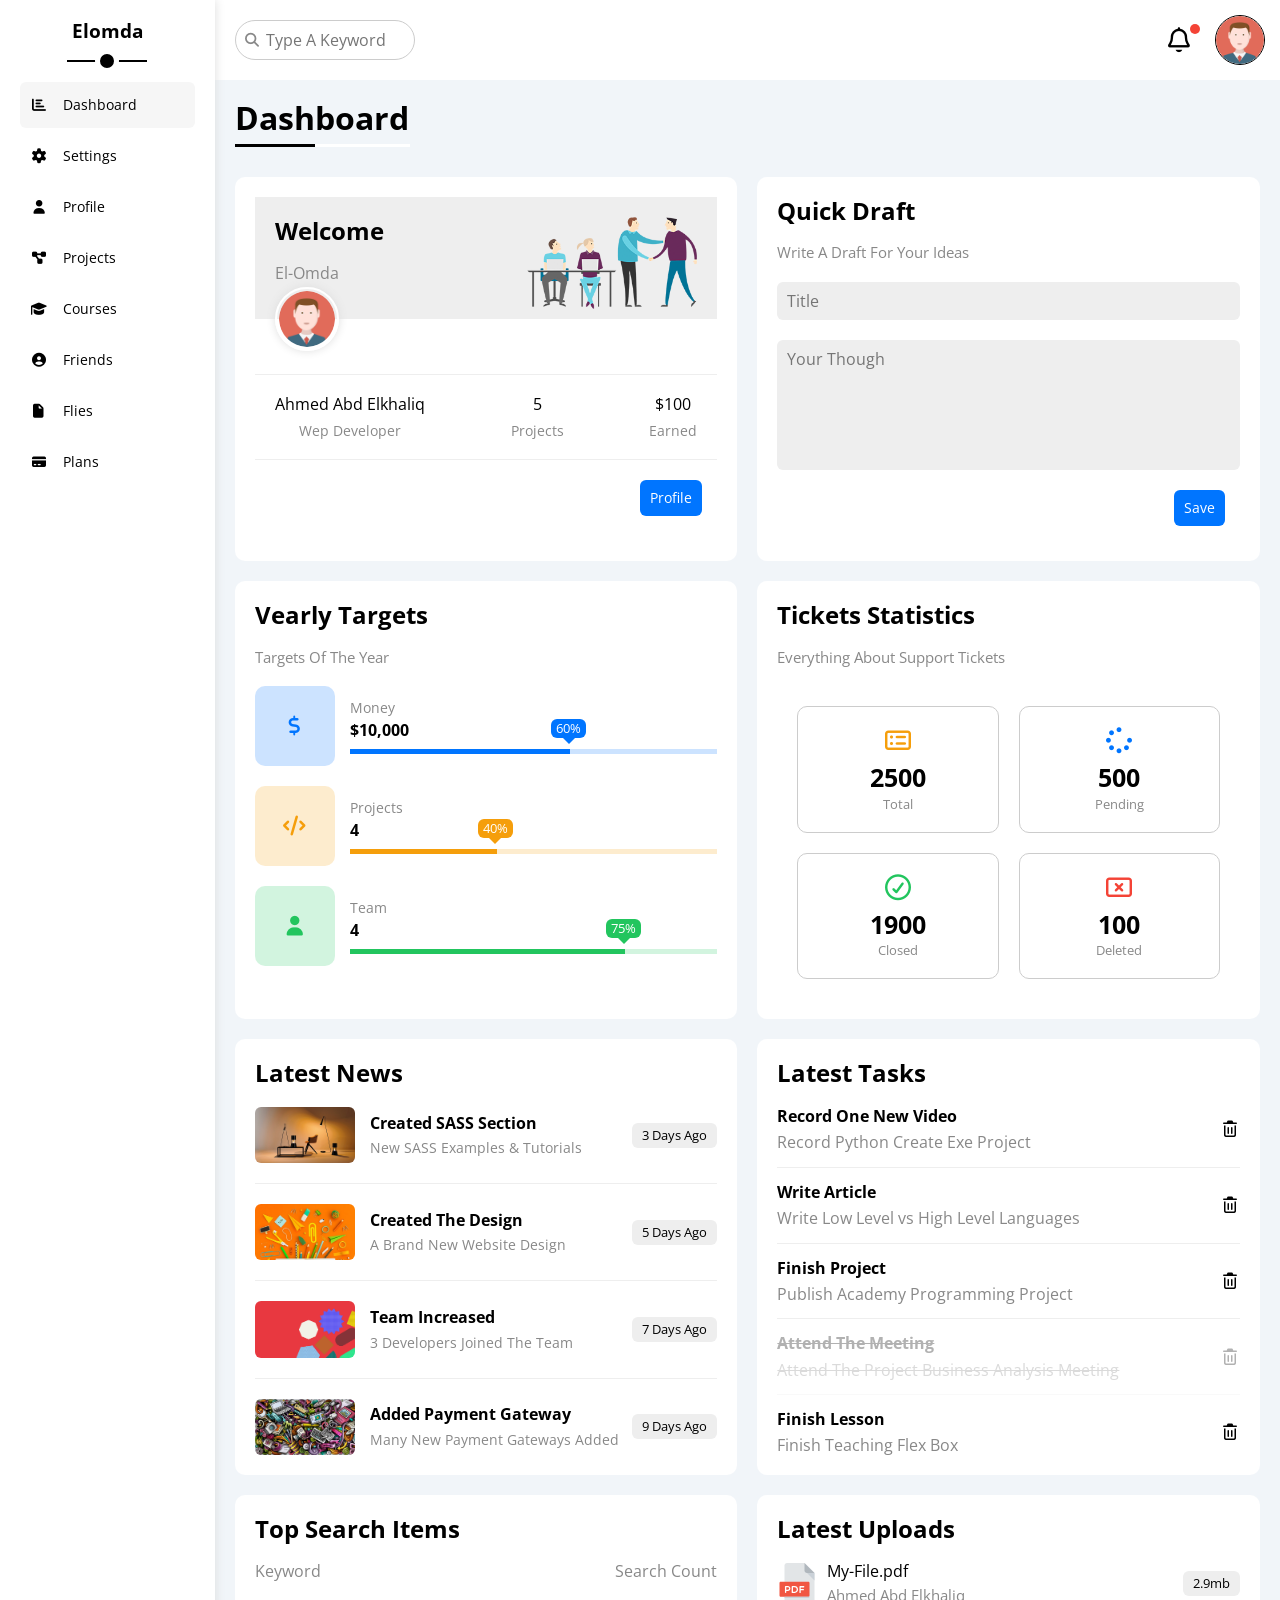
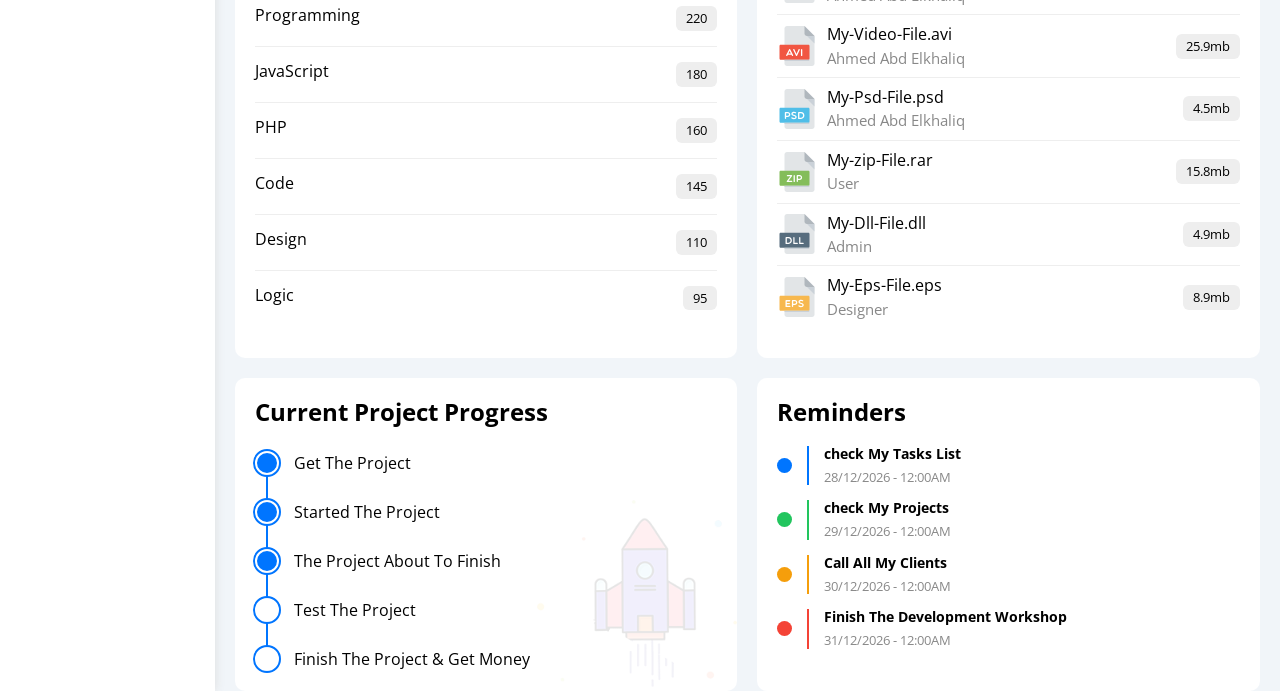
==== commit af7ae6a6: "create Dashboard Page - Reminders" ====
--- a/index.html
+++ b/index.html
@@ -397,6 +397,41 @@
                     <img src="imgs/project.png" alt="">
                  </div>
                 <!-- End Current Project -->
+                <!-- Start Reminders -->
+                 <div class="reminders">
+                    <h2>Reminders</h2>
+                    <ul>
+                        <li>
+                            <span class="blue"></span>
+                            <div class="blue">
+                                <p>check My Tasks List</p>
+                                <span>28/12/2026 - 12:00AM</span>
+                            </div>
+                        </li>
+                        <li>
+                            <span class="green"></span>
+                            <div class="green">
+                                <p>check My Projects</p>
+                                <span>29/12/2026 - 12:00AM</span>
+                            </div>
+                        </li>
+                        <li>
+                            <span class="orange"></span>
+                            <div class="orange">
+                                <p>Call All My Clients</p>
+                                <span>30/12/2026 - 12:00AM</span>
+                            </div>
+                        </li>
+                        <li>
+                            <span class="red"></span>
+                            <div class="red">
+                                <p>Finish The Development Workshop</p>
+                                <span>31/12/2026 - 12:00AM</span>
+                            </div>
+                        </li>
+                    </ul>
+                 </div>
+                <!-- End Reminders -->
              </div>
         </div>
     </div>
--- a/css/dashboard.css
+++ b/css/dashboard.css
@@ -885,4 +885,66 @@
     background-color: white;
   }
 }
-/* End Current Project */+/* End Current Project */
+/* Start Reminders */
+.page .content .wrapper .reminders {
+  padding: 20px;
+  background-color: white;
+  border-radius: 10px;
+  position: relative;
+}
+.page .content .wrapper .reminders h2 {
+  margin: 0 0 20px
+}
+.page .content .wrapper .reminders ul {
+  margin: 0;
+}
+.page .content .wrapper .reminders ul li {
+  display: flex;
+  align-items: center;
+  margin-top: 15px;
+}
+.page .content .wrapper .reminders ul li > span {
+  margin-right: 15px;
+  display: block;
+  border-radius: 50%;
+  width: 15px;
+  height: 15px;
+}
+.page .content .wrapper .reminders ul li > span.blue {
+  background-color: var(--blue-color);
+}
+.page .content .wrapper .reminders ul li > span.green {
+  background-color: var(--green-color);
+}
+.page .content .wrapper .reminders ul li > span.orange {
+  background-color: var(--orange-color);
+}
+.page .content .wrapper .reminders ul li > span.red {
+  background-color: var(--red-color);
+}
+.page .content .wrapper .reminders ul li > div.blue {
+  border-left: 2px solid var(--blue-color);
+}
+.page .content .wrapper .reminders ul li > div.green {
+  border-left: 2px solid var(--green-color);
+}
+.page .content .wrapper .reminders ul li > div.orange {
+  border-left: 2px solid var(--orange-color);
+}
+.page .content .wrapper .reminders ul li > div.red {
+  border-left: 2px solid var(--red-color);
+}
+.page .content .wrapper .reminders ul li div {
+  padding-left: 15px;
+}
+.page .content .wrapper .reminders ul li div p {
+  font-size: 14px;
+  font-weight: bold;
+  margin: 0 0 5px;
+}
+.page .content .wrapper .reminders ul li div span {
+  font-size: 13px;
+  color: var(--grey-color);
+}
+/* End Reminders */
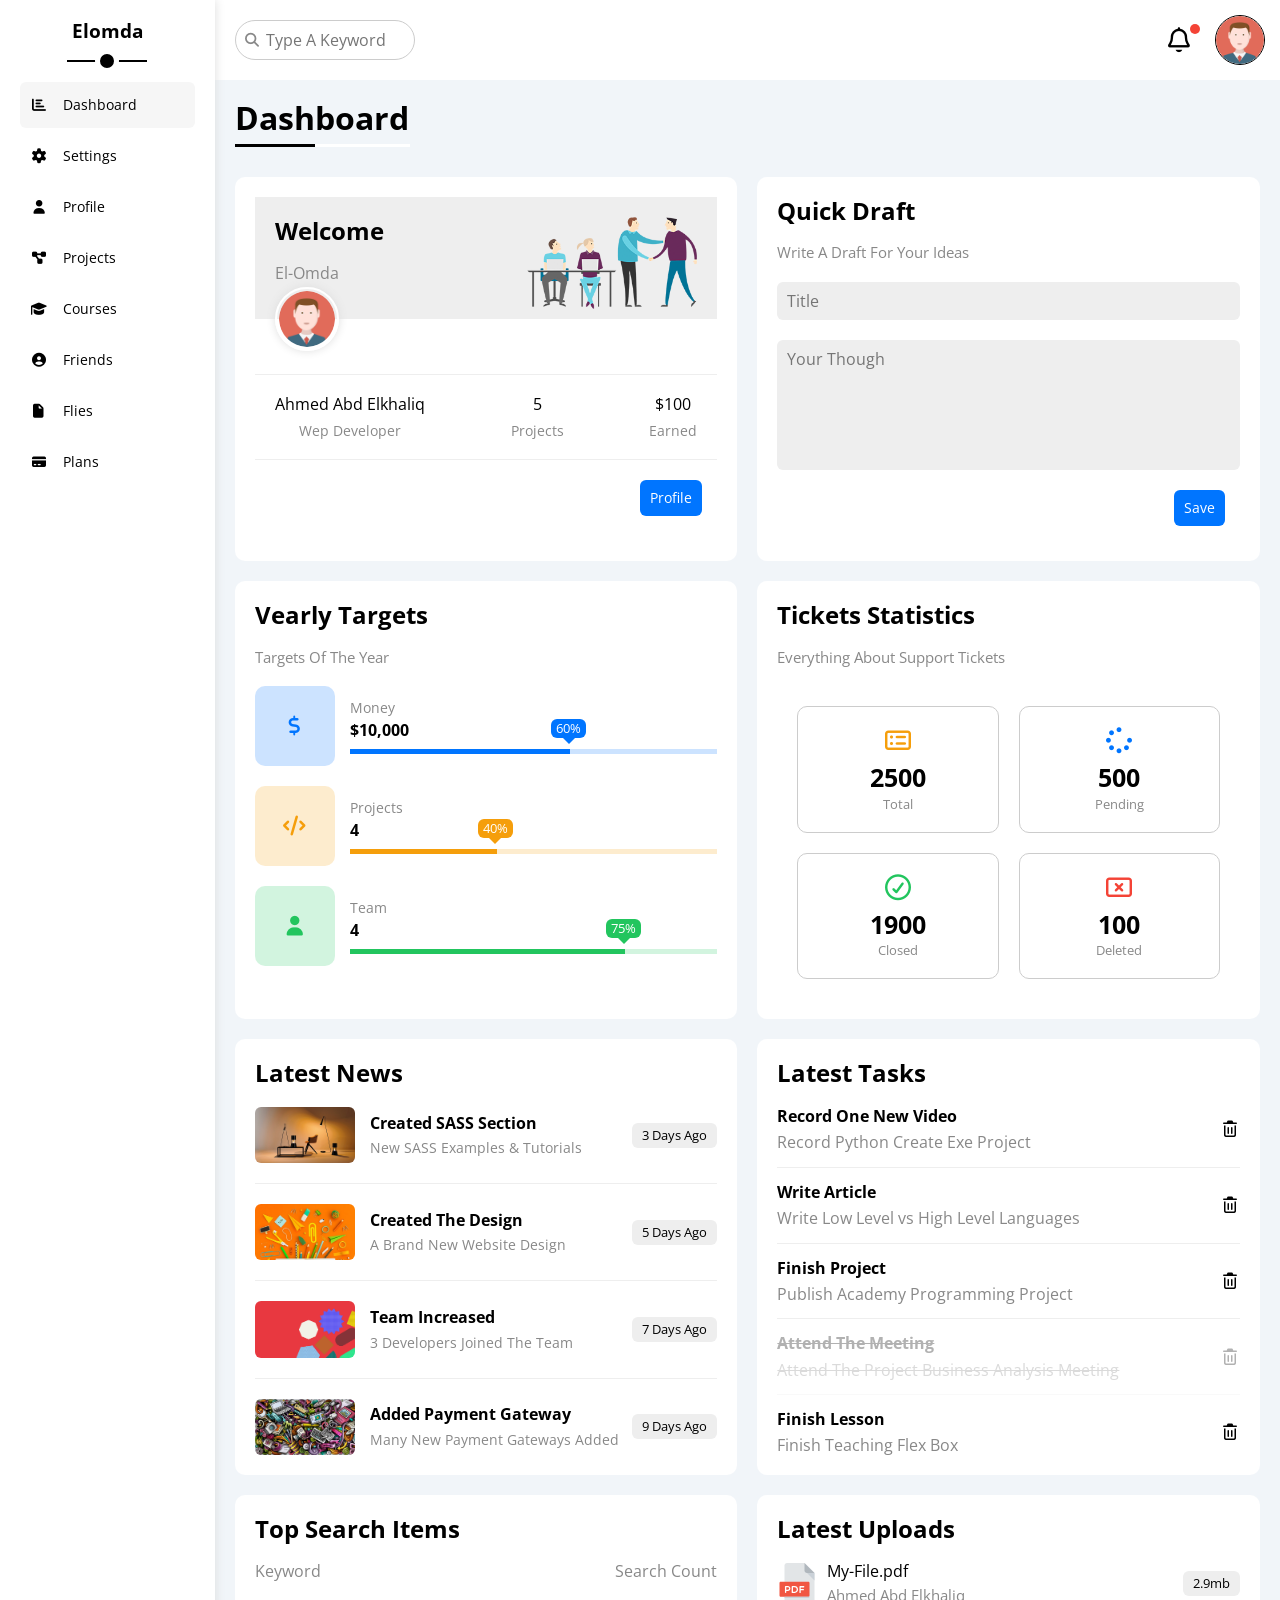
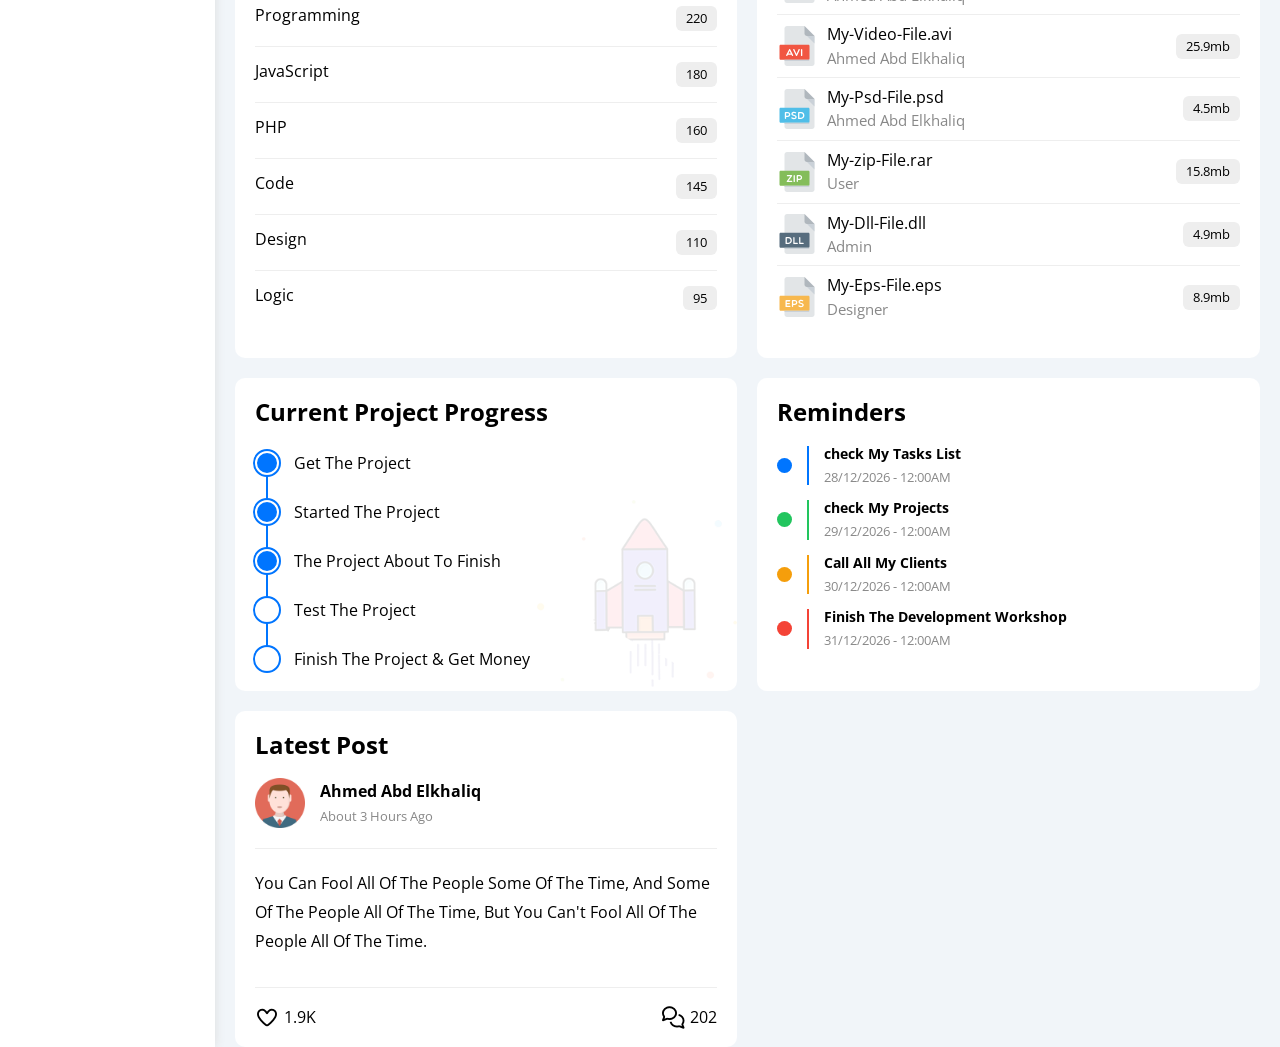
==== commit f8e3df3a: "create Dashboard Page -  Latest Post" ====
--- a/index.html
+++ b/index.html
@@ -432,6 +432,31 @@
                     </ul>
                  </div>
                 <!-- End Reminders -->
+                <!-- Start Latest Post -->
+                 <div class="latest-post">
+                    <h2>Latest Post</h2>
+                    <div class="top">
+                        <img src="imgs/avatar.png" alt="">
+                        <div class="info">
+                            <span>Ahmed Abd Elkhaliq</span>
+                            <span>About 3 Hours Ago</span>
+                        </div>
+                    </div>
+                    <div class="post-content">
+                        You can fool all of the people some of the time, and some of the people all of the time, but you can't fool all of the people all of the time.
+                    </div>
+                    <div class="post-stats">
+                        <div>
+                            <i class="fa-regular fa-heart fa-lg"></i>
+                            <span>1.9K</span>
+                        </div>
+                        <div>
+                            <i class="fa-regular fa-comments fa-lg"></i>
+                            <span>202</span>
+                        </div>
+                    </div>
+                 </div>
+                <!-- End Latest Post -->
              </div>
         </div>
     </div>
--- a/css/dashboard.css
+++ b/css/dashboard.css
@@ -947,4 +947,58 @@
   font-size: 13px;
   color: var(--grey-color);
 }
-/* End Reminders */+/* End Reminders */
+/* Start Latest Post */
+.page .content .wrapper .latest-post {
+  padding: 20px;
+  background-color: white;
+  border-radius: 10px;
+  position: relative;
+}
+.page .content .wrapper .latest-post h2 {
+  margin: 0 0 20px
+}
+.page .content .wrapper .latest-post .top {
+  display: flex;
+  align-items: center;
+}
+.page .content .wrapper .latest-post .top img {
+  margin-right: 15px;
+  width: 50px;
+  height: 50px;
+}
+.page .content .wrapper .latest-post .top .info {
+
+}
+.page .content .wrapper .latest-post .top .info span:first-child {
+  display: block;
+  margin-bottom: 5px;
+  font-weight: bold;
+}
+.page .content .wrapper .latest-post .top .info span:last-child {
+  color: var(--grey-color);
+  font-size: 13px;
+}
+.page .content .wrapper .latest-post .post-content {
+  padding: 20px 0 20px;
+  margin: 20px 0 20px;
+  text-transform: capitalize;
+  line-height: 1.8;
+  border-top: 1px solid #eee;
+  border-bottom: 1px solid #eee;
+  min-height: 140px;
+}
+@media (max-width: 575px) {
+  .page .content .wrapper .latest-post .post-content {
+    text-align: center;
+  }
+}
+.page .content .wrapper .latest-post .post-stats {
+  display: flex;
+  align-items: center;
+  justify-content: space-between;
+}
+.page .content .wrapper .latest-post .post-stats div span{
+  font-size: 16px;
+}
+/* End Latest Post */
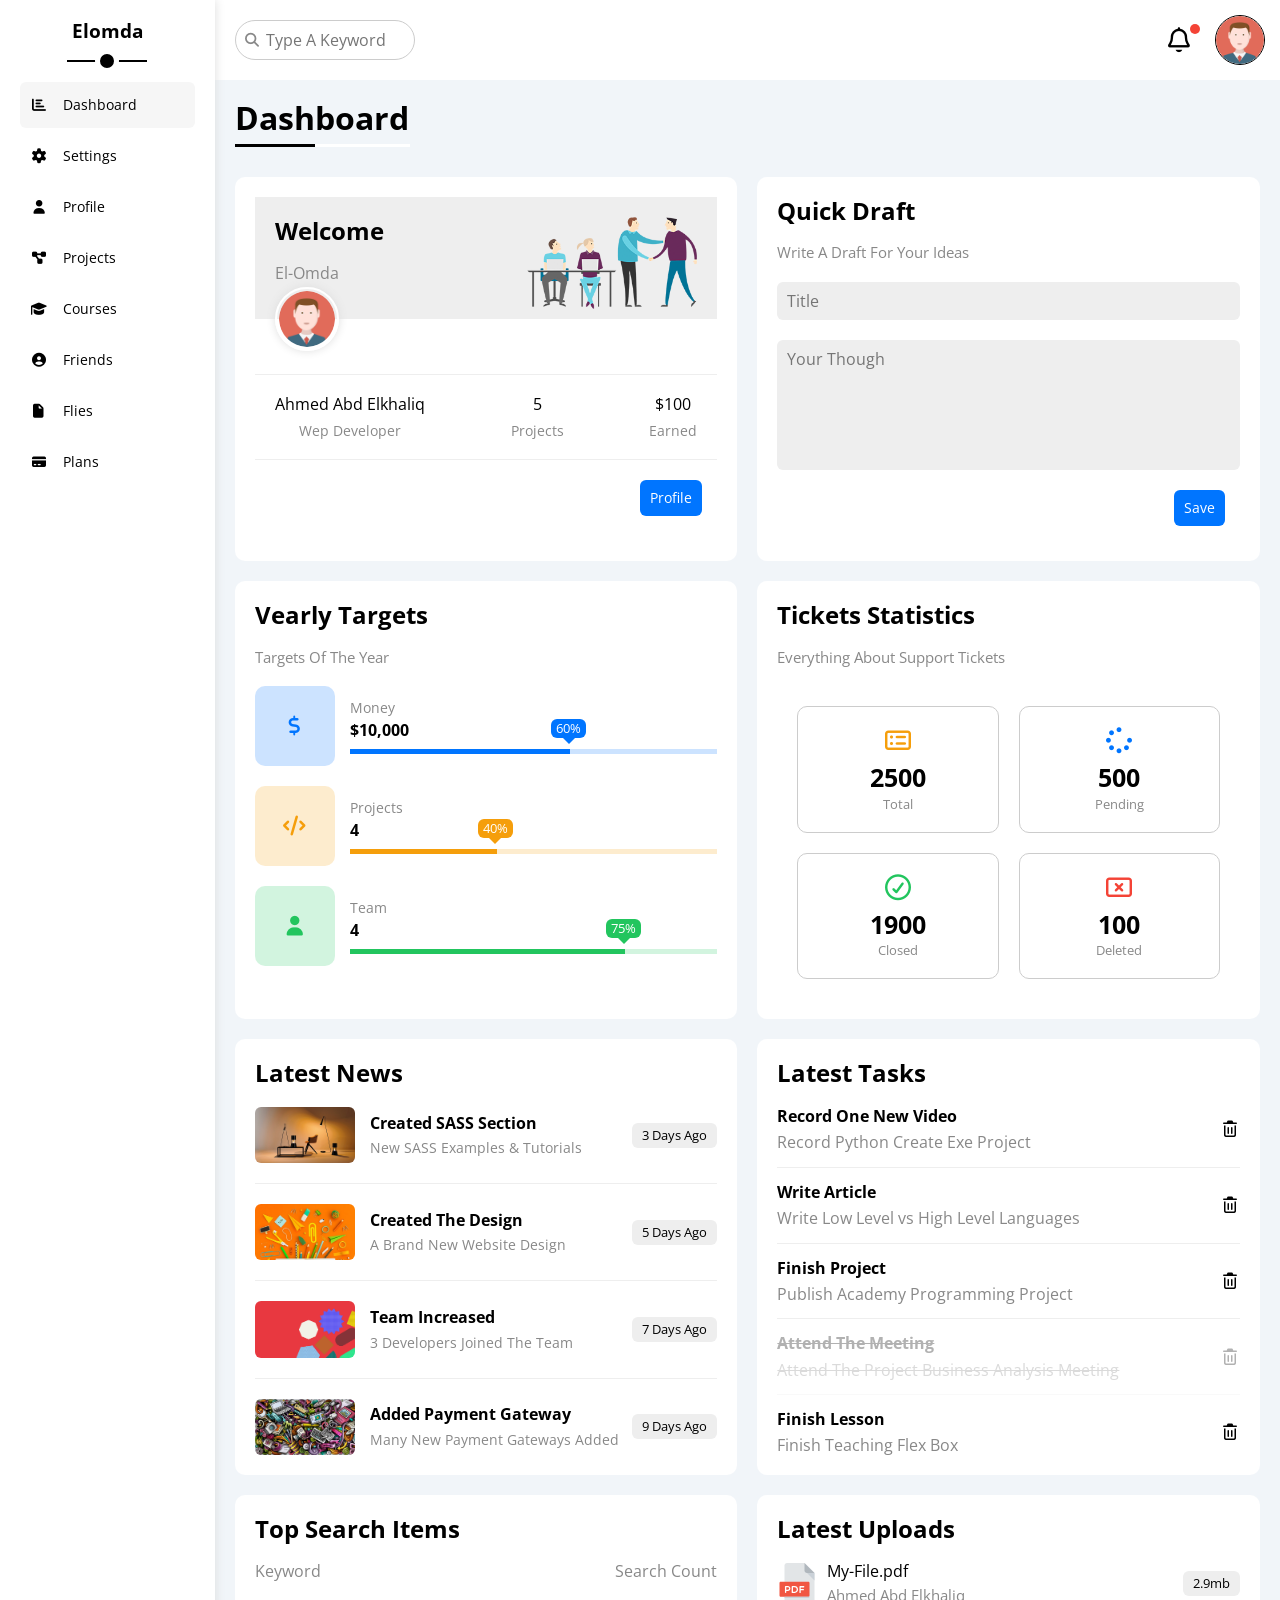
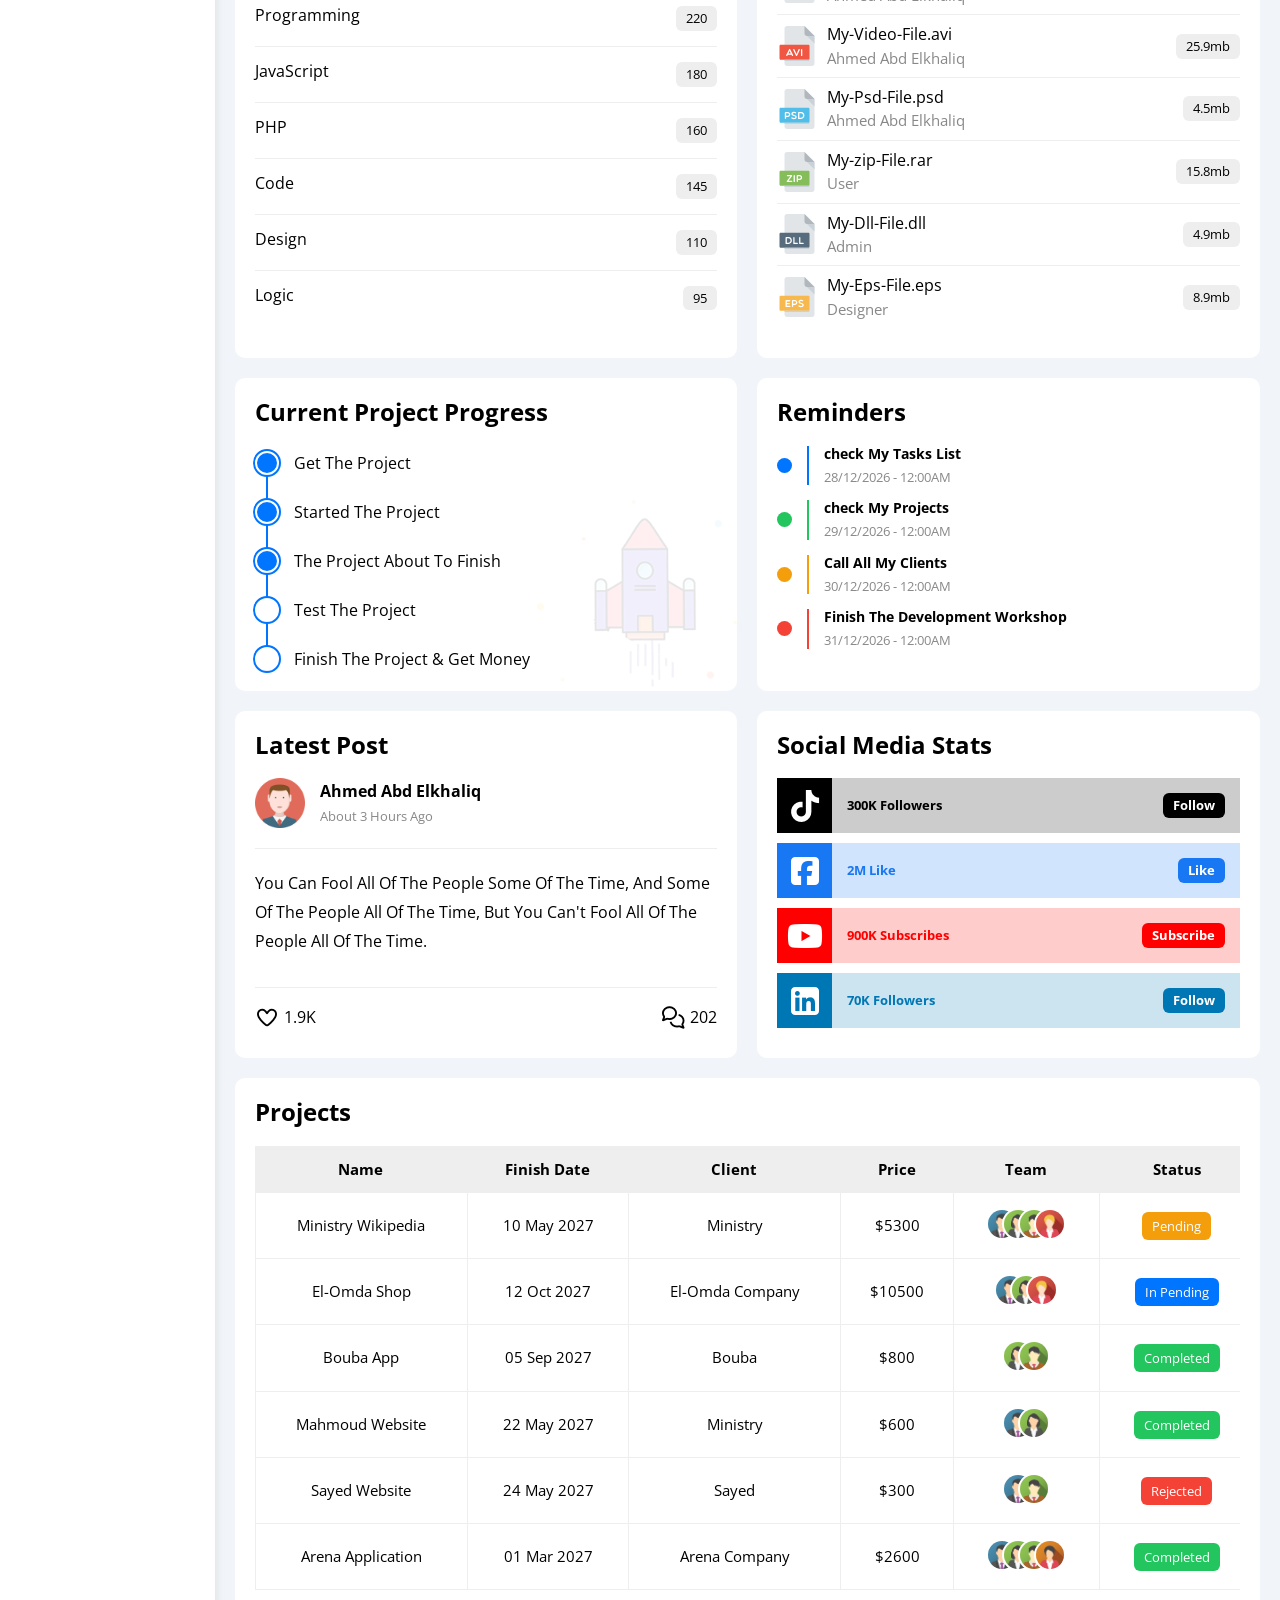
==== commit 4cab409e: "create Dashboard Page -  Social Media & Projects Table" ====
--- a/index.html
+++ b/index.html
@@ -5,12 +5,13 @@
     <meta name="viewport" content="width=device-width, initial-scale=1.0">
     <title>Dashboard</title>
     <link rel="icon" href="images/logo.ico">
+    <!-- main css file -->
+    <link rel="stylesheet" href="css/dashboard.css">
     <!-- Font Awesome -->
     <link rel="stylesheet" href="css/all.min.css">
     <!-- Render All Elements Normally -->
     <link rel="stylesheet" href="css/normalize.css">
-    <!-- main css file -->
-    <link rel="stylesheet" href="css/dashboard.css">
+    
     <!-- Google Fonts -->
     <link rel="preconnect" href="https://fonts.googleapis.com">
     <link rel="preconnect" href="https://fonts.gstatic.com" crossorigin>
@@ -457,7 +458,138 @@
                     </div>
                  </div>
                 <!-- End Latest Post -->
+                <!-- Start Social Media -->
+                 <div class="social-media">
+                    <h2>Social Media Stats</h2>
+                    <div class="box tiktok">
+                        <i class="fa-brands fa-tiktok fa-2x"></i>
+                        <span>300K Followers</span>
+                        <a href="#">Follow</a>
+                    </div>
+                    <div class="box fasebook">
+                        <i class="fa-brands fa-square-facebook fa-2x"></i>
+                        <span>2M Like</span>
+                        <a href="#">Like</a>
+                    </div>
+                    <div class="box youtube">
+                        <i class="fa-brands fa-youtube fa-2x"></i>
+                        <span>900K Subscribes</span>
+                        <a href="#">Subscribe</a>
+                    </div>
+                    <div class="box linkedin">
+                        <i class="fa-brands fa-square-linkedin fa-2x"></i>
+                        <span>70K Followers</span>
+                        <a href="#">Follow</a>
+                    </div>
+                 </div>
+                <!-- End Social Media -->
+
+
              </div>
+            <!-- Start Projects Table -->
+             <div class="projects">
+                <h2>Projects</h2>
+                <div class="responsive-table">
+                    <table>
+                        <thead>
+                            <tr>
+                                <td>Name</td>
+                                <td>Finish Date</td>
+                                <td>Client</td>
+                                <td>Price</td>
+                                <td>Team</td>
+                                <td>Status</td>
+                            </tr>
+                        </thead>
+                        <tbody>
+                            <tr>
+                                <td>Ministry Wikipedia</td>
+                                <td>10 May 2027</td>
+                                <td>Ministry</td>
+                                <td>$5300</td>
+                                <td>
+                                    <img src="imgs/team-01.png" alt="">
+                                    <img src="imgs/team-02.png" alt="">
+                                    <img src="imgs/team-03.png" alt="">
+                                    <img src="imgs/team-05.png" alt="">
+                                </td>
+                                <td>
+                                    <span class="label pending">Pending</span>
+                                </td>
+                            </tr>
+                            <tr>
+                                <td>El-Omda Shop</td>
+                                <td>12 Oct 2027</td>
+                                <td>El-Omda Company</td>
+                                <td>$10500</td>
+                                <td>
+                                    <img src="imgs/team-01.png" alt="">
+                                    <img src="imgs/team-02.png" alt="">
+                                    <img src="imgs/team-05.png" alt="">
+                                </td>
+                                <td>
+                                    <span class="label in-progress">In Pending</span>
+                                </td>
+                            </tr>
+                            <tr>
+                                <td>Bouba App</td>
+                                <td>05 Sep 2027</td>
+                                <td>Bouba</td>
+                                <td>$800</td>
+                                <td>
+                                    <img src="imgs/team-02.png" alt="">
+                                    <img src="imgs/team-03.png" alt="">
+                                </td>
+                                <td>
+                                    <span class="label completed">Completed</span>
+                                </td>
+                            </tr>
+                            <tr>
+                                <td>Mahmoud Website</td>
+                                <td>22 May 2027</td>
+                                <td>Ministry</td>
+                                <td>$600</td>
+                                <td>
+                                    <img src="imgs/team-01.png" alt="">
+                                    <img src="imgs/team-02.png" alt="">
+                                </td>
+                                <td>
+                                    <span class="label completed">Completed</span>
+                                </td>
+                            </tr>
+                            <tr>
+                                <td>Sayed Website</td>
+                                <td>24 May 2027</td>
+                                <td>Sayed</td>
+                                <td>$300</td>
+                                <td>
+                                    <img src="imgs/team-01.png" alt="">
+                                    <img src="imgs/team-03.png" alt="">
+                                </td>
+                                <td>
+                                    <span class="label rejected">Rejected</span>
+                                </td>
+                            </tr>
+                            <tr>
+                                <td>Arena Application</td>
+                                <td>01 Mar 2027</td>
+                                <td>Arena Company</td>
+                                <td>$2600</td>
+                                <td>
+                                    <img src="imgs/team-01.png" alt="">
+                                    <img src="imgs/team-02.png" alt="">
+                                    <img src="imgs/team-03.png" alt="">
+                                    <img src="imgs/team-04.png" alt="">
+                                </td>
+                                <td>
+                                    <span class="label completed">Completed</span>
+                                </td>
+                            </tr>
+                        </tbody>
+                    </table>
+                </div>
+             </div>
+            <!-- End Projects Table -->
         </div>
     </div>
 </body>
--- a/css/dashboard.css
+++ b/css/dashboard.css
@@ -967,9 +967,6 @@
   width: 50px;
   height: 50px;
 }
-.page .content .wrapper .latest-post .top .info {
-
-}
 .page .content .wrapper .latest-post .top .info span:first-child {
   display: block;
   margin-bottom: 5px;
@@ -1001,4 +998,151 @@
 .page .content .wrapper .latest-post .post-stats div span{
   font-size: 16px;
 }
-/* End Latest Post */+/* End Latest Post */
+/* Start Social Media */
+.page .content .wrapper .social-media {
+  padding: 20px;
+  background-color: white;
+  border-radius: 10px;
+  position: relative;
+}
+.page .content .wrapper .social-media h2 {
+  margin: 0 0 20px
+}
+.page .content .wrapper .social-media .box {
+  padding: 15px 15px 15px 70px;
+  margin-bottom: 10px;
+  position: relative;
+  display: flex;
+  justify-content: space-between;
+  align-items: center;
+
+}
+.page .content .wrapper .social-media .tiktok {
+  background-color: rgb(0 0 0 / 20%);
+  color: black;
+}
+.page .content .wrapper .social-media .fasebook {
+  background-color: rgb(24 119 242 / 20%);
+  color: #1877f2;
+}
+.page .content .wrapper .social-media .youtube {
+  background-color: rgb(255 0 0 / 20%);
+  color: #ff0000;
+}
+.page .content .wrapper .social-media .linkedin {
+  background-color: rgb(0 119 181 / 20%);
+  color: #0077b5;
+}
+.page .content .wrapper .social-media .box i {
+  height: 100%;
+  width: 55px;
+  position: absolute;
+  left: 0;
+  top: 0;
+  transition: 0.4s;
+  display: flex;
+  align-items: center;
+  justify-content: center;
+  color: white;
+}
+.page .content .wrapper .social-media .box i:hover {
+  transform: rotate(5deg);
+}
+.page .content .wrapper .social-media .tiktok i,
+.page .content .wrapper .social-media .tiktok a {
+  background-color: black;
+}
+.page .content .wrapper .social-media .fasebook i,
+.page .content .wrapper .social-media .fasebook a {
+  background-color: #1877f2;
+}
+.page .content .wrapper .social-media .youtube i,
+.page .content .wrapper .social-media .youtube a {
+  background-color: #ff0000;
+}
+.page .content .wrapper .social-media .linkedin i,
+.page .content .wrapper .social-media .linkedin a {
+  background-color: #0077b5;
+}
+.page .content .wrapper .social-media .box span {
+  font-size: 13px;
+  font-weight: bold;
+}
+ .wrapper .social-media .box a {
+  width: fit-content;
+  border-radius: 6px;
+  padding: 5px 10px;
+  font-size: 13px;
+  color: white;
+  font-weight: bold;
+}
+/* End Social Media */
+/* Start Projects Table */
+.page .content .projects {
+  padding: 20px;
+  margin: 20px;
+  background-color: white;
+  border-radius: 10px;
+}
+.page .content .projects h2{
+  margin: 0 0 20px
+}
+.page .content .projects .responsive-table {
+  overflow-x: auto;
+}
+.page .content .projects .responsive-table table {
+  font-size: 15px;
+  width: 100%;
+  min-width: 1000px;
+  border-spacing: 0;
+}
+.page .content .projects .responsive-table table thead td {
+  background-color: #eee;
+  font-weight: bold;
+}
+.page .content .projects .responsive-table table tr td {
+  padding: 15px;
+  text-align: center;
+}
+.page .content .projects .responsive-table table tbody tr td {
+    border-bottom: 1px solid #eee;
+    border-left: 1px solid #eee;
+    transition: 0.4s;
+}
+.page .content .projects .responsive-table table tbody tr td:last-child {
+  border-right: 1px solid #eee;
+}
+.page .content .projects .responsive-table table tbody tr td img {
+  width: 32px;
+  height: 32px;
+  border-radius: 50%;
+  padding: 2px;
+  background-color: white;
+}
+.page .content .projects .responsive-table table tbody tr td img:not(:first-child) {
+  margin-left: -20px;
+}
+.page .content .projects .responsive-table table tbody tr:hover td {
+  background-color: #faf7f7;
+}
+.page .content .projects .responsive-table table tbody tr td .label {
+  color: white;
+  width: fit-content;
+  border-radius: 6px;
+  padding: 5px 10px;
+  font-size: 13px;
+}
+.page .content .projects .responsive-table table tbody tr td .pending {
+  background-color: var(--orange-color);
+}
+.page .content .projects .responsive-table table tbody tr td .in-progress {
+  background-color: var(--blue-color);
+}
+.page .content .projects .responsive-table table tbody tr td .completed {
+  background-color: var(--green-color);
+}
+.page .content .projects .responsive-table table tbody tr td .rejected {
+  background-color: var(--red-color);
+}
+/* End Projects Table */
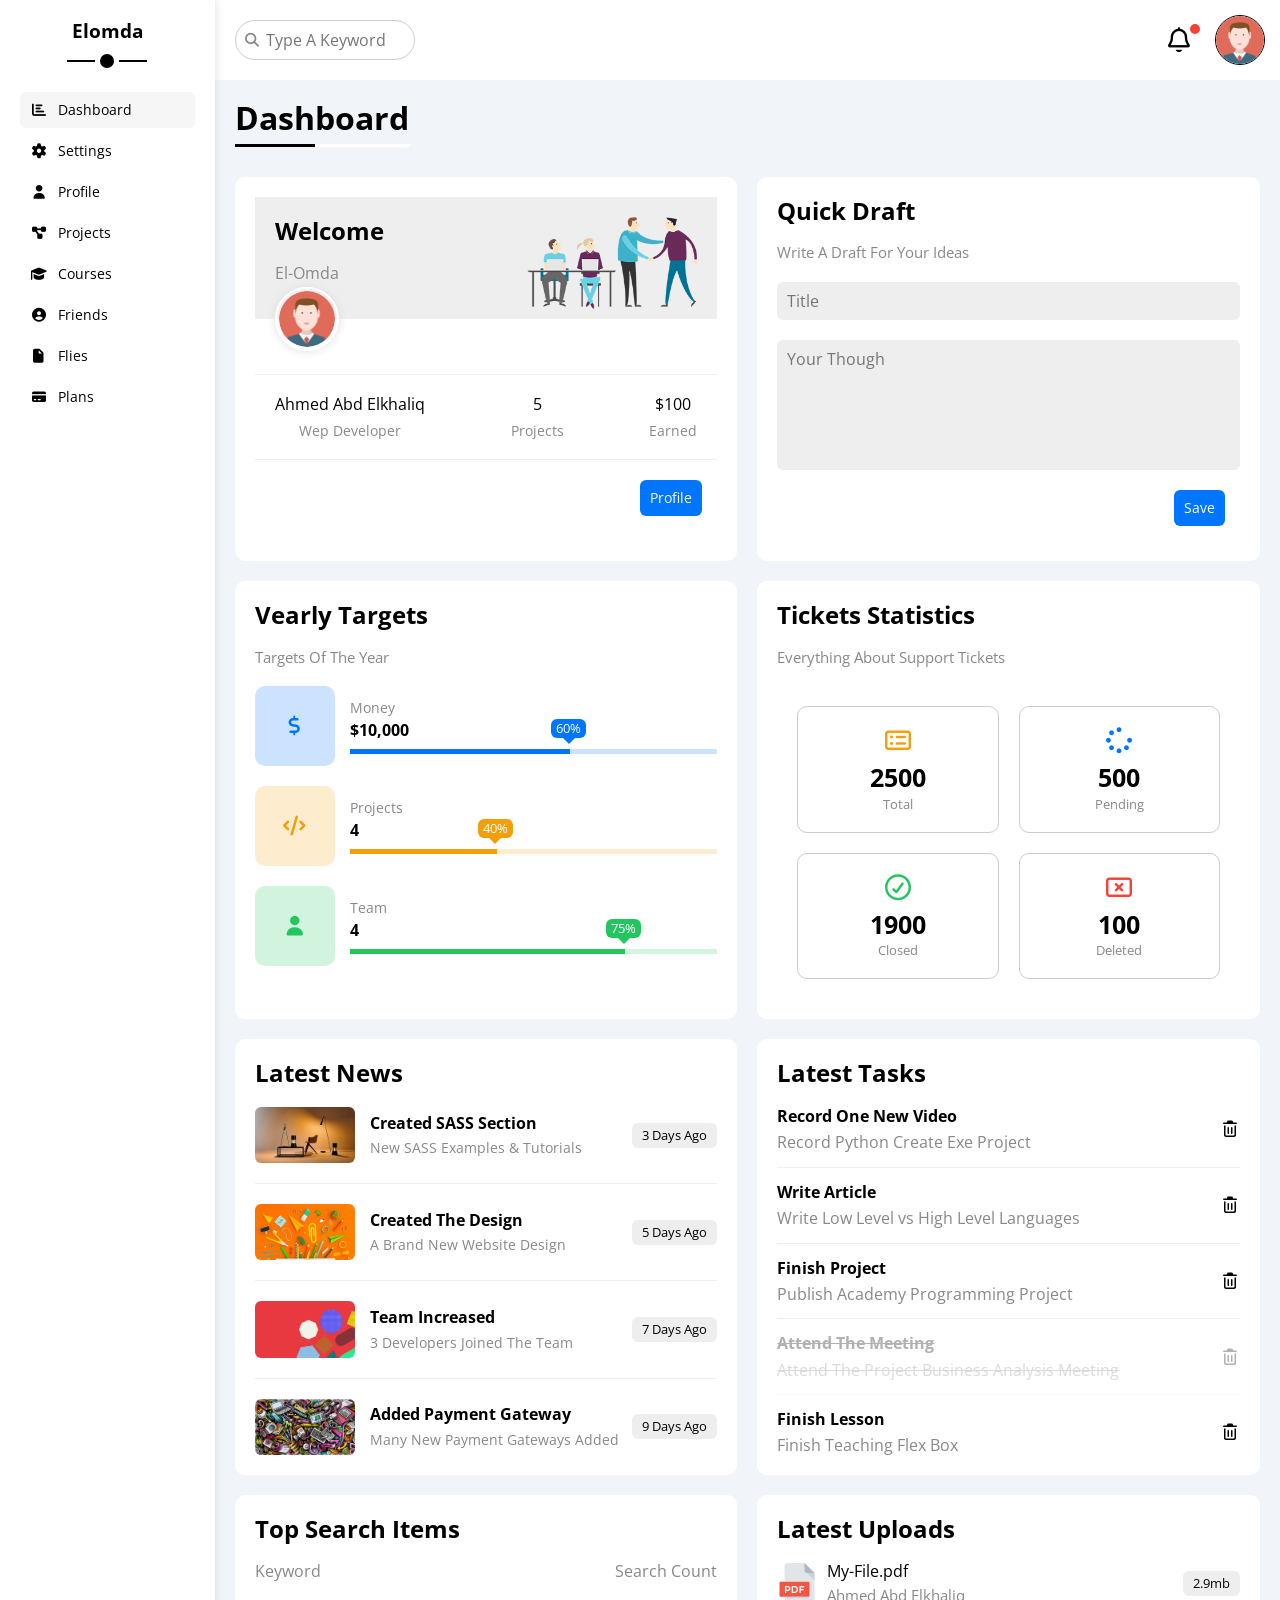
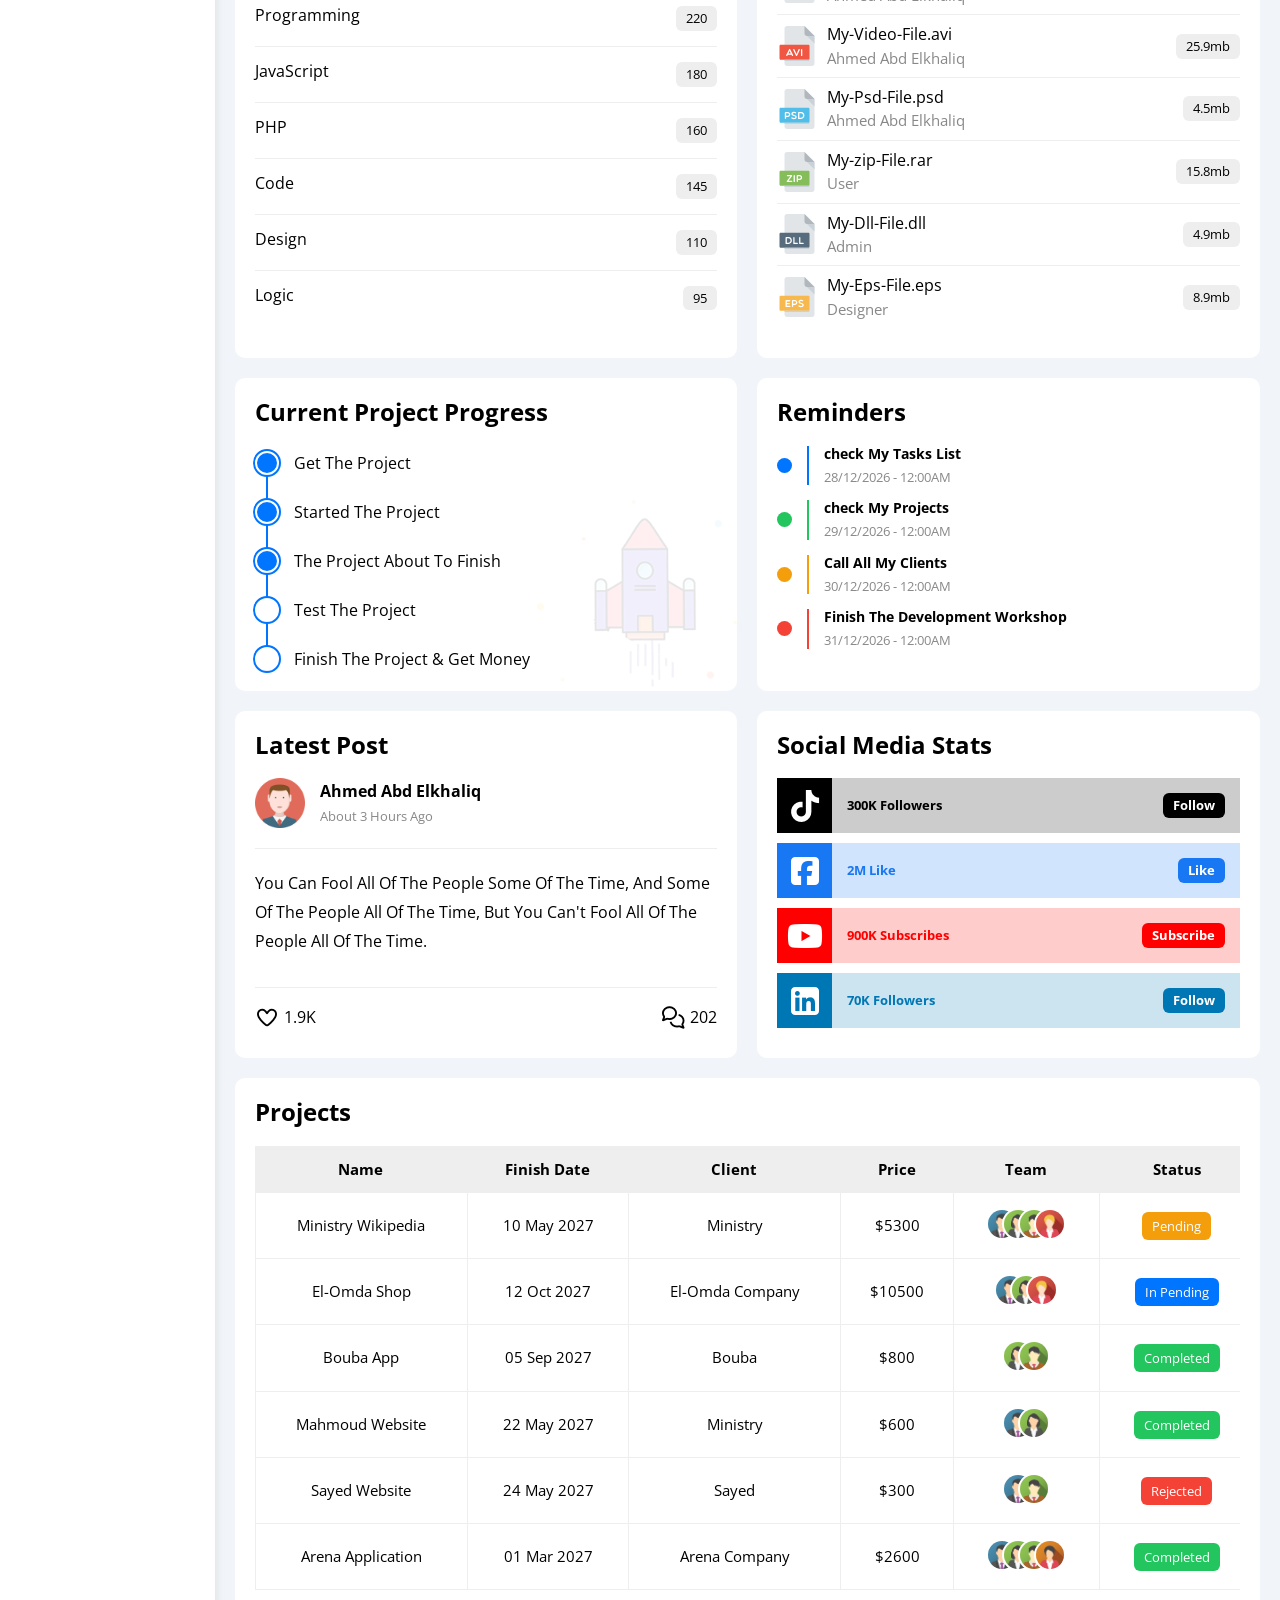
==== commit 688ba45a: "create Settings Page - Site Control & General Info & Security Info" ====
--- a/index.html
+++ b/index.html
@@ -30,7 +30,7 @@
                     </a>
                 </li>
                 <li>
-                    <a href="#">
+                    <a href="settings.html">
                         <i class="fa-solid fa-gear fa-fw"></i>
                         <span>Settings</span>
                     </a>
--- a/css/dashboard.css
+++ b/css/dashboard.css
@@ -63,7 +63,7 @@
     width: 250px;
     box-shadow: 0 0 10px #ddd;
 }
-@media (max-width: 767px) {
+@media (max-width: 575px) {
     .page .sidebar {
         width: 60px;
         padding: 20px 8px;
@@ -72,9 +72,9 @@
 .page .sidebar h3 {
     position: relative;
     text-align: center;
-    margin-bottom: 40px;
-}
-@media (max-width: 767px) {
+    margin-bottom: 50px;
+}
+@media (max-width: 575px) {
     .page .sidebar h3 {
         font-size: 12px;
     }
@@ -101,17 +101,18 @@
     background-color: black;
     border: 5px solid white;
 }
-@media (max-width: 767px) {
-    .page .sidebar h3::before {
-        width: 55px;
-    }
-}
-@media (max-width: 767px) {
-    .page .sidebar h3::after {
-        width: 12px;
-        height: 12px;
-        bottom: -30px;
-    }
+@media (max-width: 575px) {
+  .page .sidebar h3::before {
+    width:45px;
+  }
+}
+@media (max-width: 575px) {
+  .page .sidebar h3::after {
+    width: 9px;
+    height: 9px;
+    bottom: -27px;
+    border-width: 4px;
+  }
 }
 .page .sidebar ul li a {
     display: flex;
@@ -128,15 +129,72 @@
     background-color: #f6f6f6;
 }
 .page .sidebar ul li a span {
-    padding: 5px;
     margin-left: 10px;
 }
-@media (max-width: 767px) {
+@media (max-width: 575px) {
     .page .sidebar ul li a span {
         display: none;
     }
 }
 /* End Sidebar */
+/* Start settings Switch*/
+.page .content .settings-page .toggle-checkbox {
+  -webkit-appearance: none;
+  -moz-appearance: none;
+  appearance: none;
+  display: none;
+}
+.page .content .settings-page .toggle-switch {
+    background-color: #ccc;
+    width: 78px;
+    height: 32px;
+    border-radius: 16px;
+    position: relative;
+    transition: 0.4s;
+    cursor: pointer;
+}
+.page .content .settings-page .toggle-switch::before {
+    content: "\f00d";
+    font-family: var(--fa-style-family-classic);
+    font-weight: 900;
+    background-color: white;
+    width: 24px;
+    height: 24px;
+    position: absolute;
+    border-radius: 50%;
+    top: 4px;
+    left: 4px;
+    display: flex;
+    justify-content: center;
+    align-items: center;
+    color: #aaa;
+    transition: 0.4s;
+}
+.page .content .settings-page .toggle-checkbox:checked + .toggle-switch {
+  background-color: var(--blue-color);
+}
+.page .content .settings-page .toggle-checkbox:checked + .toggle-switch::before {
+  content: "\f00c";
+  left: 50px;
+  color: var(--blue-color);
+}
+@media (max-width: 575px) {
+  .page .content .settings-page .toggle-switch {
+    width: 58px;
+    height: 25px;
+    border-radius: 12px;
+  }
+  .page .content .settings-page .toggle-switch::before {
+    width: 18px;
+    height: 18px;
+    top: 3px;
+    left: 3px;
+  }
+  .page .content .settings-page .toggle-checkbox:checked + .toggle-switch::before {
+  left: 36px;
+  }
+}
+/* End settings Switch */
 /* Start content */
 .content {
   width: 100%;
@@ -178,7 +236,7 @@
   width: 250px;
   outline-color: var(--blue-alt-color);
 }
-@media (max-width: 767px) {
+@media (max-width: 575px) {
     .content .head .search input:focus {
       width: 180px;
     }
@@ -191,7 +249,7 @@
   align-items: center;
   gap: 20px;
 }
-@media (max-width: 767px) {
+@media (max-width: 575px) {
     .content .head .icons {
       gap: 15px;
     }
@@ -202,7 +260,7 @@
   border: 1px solid black;
   border-radius: 50%;
 }
-@media (max-width: 767px) {
+@media (max-width: 575px) {
     .content .head .icons img {
       width: 32px;
       height: 32px;
@@ -212,7 +270,7 @@
   position: relative;
   font-size: 20px;
 }
-@media (max-width: 767px) {
+@media (max-width: 575px) {
     .content .head .icons .notification {
       font-size: 16px;
     }
@@ -1145,4 +1203,123 @@
 .page .content .projects .responsive-table table tbody tr td .rejected {
   background-color: var(--red-color);
 }
-/* End Projects Table */+/* End Projects Table */
+/* Start settings Box */
+.page .content .settings-page {
+  margin: 20px;
+  display: grid;
+  grid-template-columns: repeat(auto-fill, minmax(500px, 1fr));
+  gap: 20px;
+}
+.page .content .settings-page .box {
+  padding: 20px;
+  background-color: white;
+  border-radius: 10px;
+}
+.page .content .settings-page .box h2 {
+  margin: 0 0 10px;
+}
+.page .content .settings-page .box p {
+  margin: 0 0 20px;
+  color: var(--grey-color);
+  font-size: 15px;
+}
+@media (max-width: 767px) {
+  .page .content .settings-page {
+    grid-template-columns: minmax(100px, 1fr);
+    margin: 20px 10px;
+    gap: 10px;
+  }
+}
+/* End settings Box */
+.page .content .settings-page .control .cont {
+  display: flex;
+  align-items: center;
+  justify-content: space-between;
+  margin-bottom: 15px;
+  gap: 10px;
+}
+.page .content .settings-page .control .cont div:first-child p {
+  color: var(--grey-color);
+  margin: 5px 0 0;
+  font-size: 13px;
+}
+.page .content .settings-page .control textarea {
+  display: block;
+  padding: 10px;
+  border: 1px solid #ccc;
+  resize: none;
+  min-height: 160px;
+  border-radius: 6px;
+  width: 100%;
+  outline: none;
+}
+/* End Control Box */
+/* Start General Info */
+.page .content .settings-page .general-info .general:not(:last-child) {
+  margin-bottom: 15px;
+}
+.page .content .settings-page .general-info .general label {
+  font-size: 14px;
+  color: var(--grey-color);
+  display: block;
+  margin-bottom: 10px;
+}
+.page .content .settings-page .general-info .general input {
+  outline: none;
+  padding: 10px;
+  border-radius: 6px;
+  display: block;
+  width: 100%;
+  border: 1px solid #ccc;
+}
+.page .content .settings-page .general-info .general .email {
+  display: inline-flex;
+  width: calc(100% - 80px);
+  margin-right: 10px;
+}
+.page .content .settings-page .general-info .general .email:disabled {
+  cursor: no-drop;
+  background-color: #f0f4f8;
+  color: #bbb;
+}
+.page .content .settings-page .general-info .general a {
+  color: var(--blue-color);
+}
+/* End General Info */
+/* Start Security Info */
+.page .content .settings-page .security-info .secur {
+  display: flex;
+  justify-content: space-between;
+  align-items: center;
+  padding-bottom: 15px;
+  gap: 10px;
+}
+.page .content .settings-page .security-info .secur:not(:last-child) {
+  margin-bottom: 15px;
+  border-bottom: 1px solid #eee;
+}
+.page .content .settings-page .security-info .secur div p {
+  color: var(--grey-color);
+  margin: 5px 0 0;
+  font-size: 13px;
+}
+.page .content .settings-page .security-info .secur:first-of-type a {
+  width: fit-content;
+  border-radius: 6px;
+  padding: 5px 10px;
+  font-size: 13px;
+  color: white;
+  font-weight: bold;
+  background-color: var(--blue-color);
+}
+.page .content .settings-page .security-info .secur:last-child a {
+  width: fit-content;
+  border-radius: 6px;
+  padding: 5px 10px;
+  font-size: 13px;
+  color: black;
+  font-weight: bold;
+  background-color:#eee;
+}
+/* End Security Info */
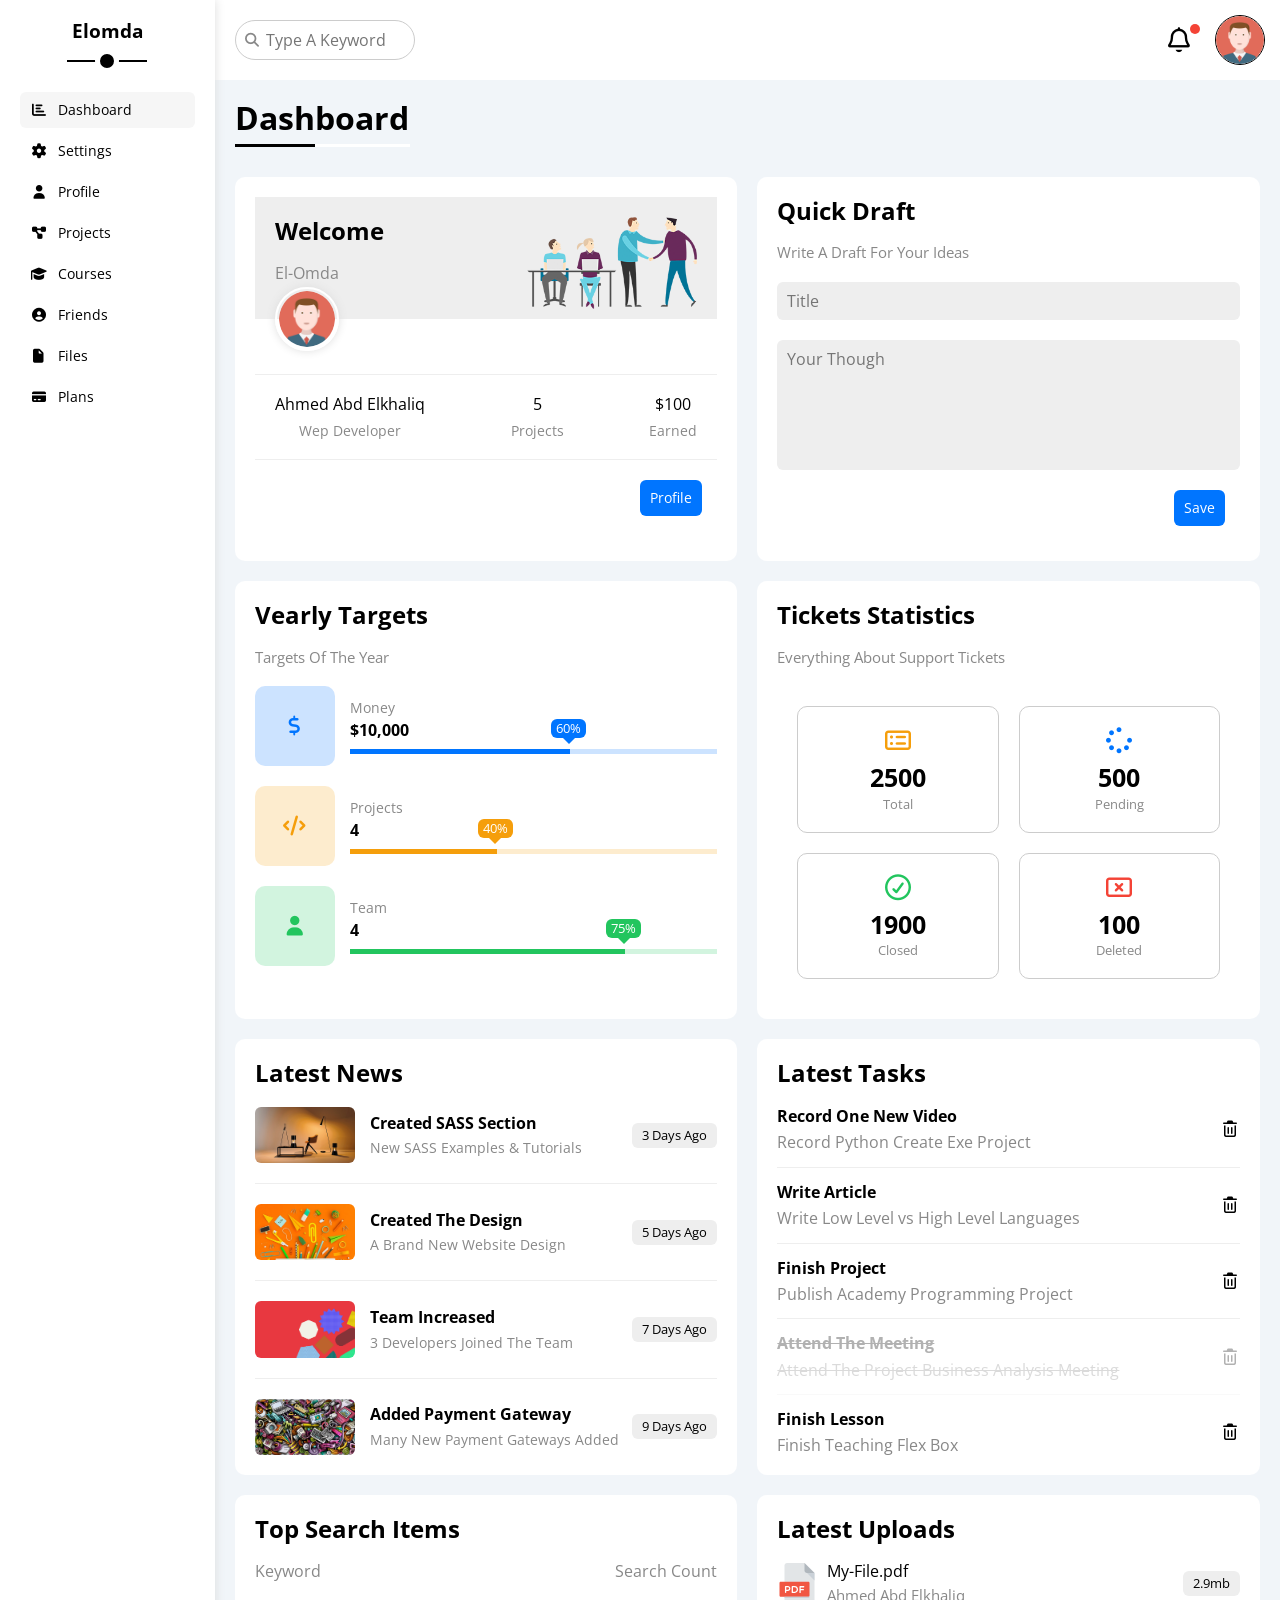
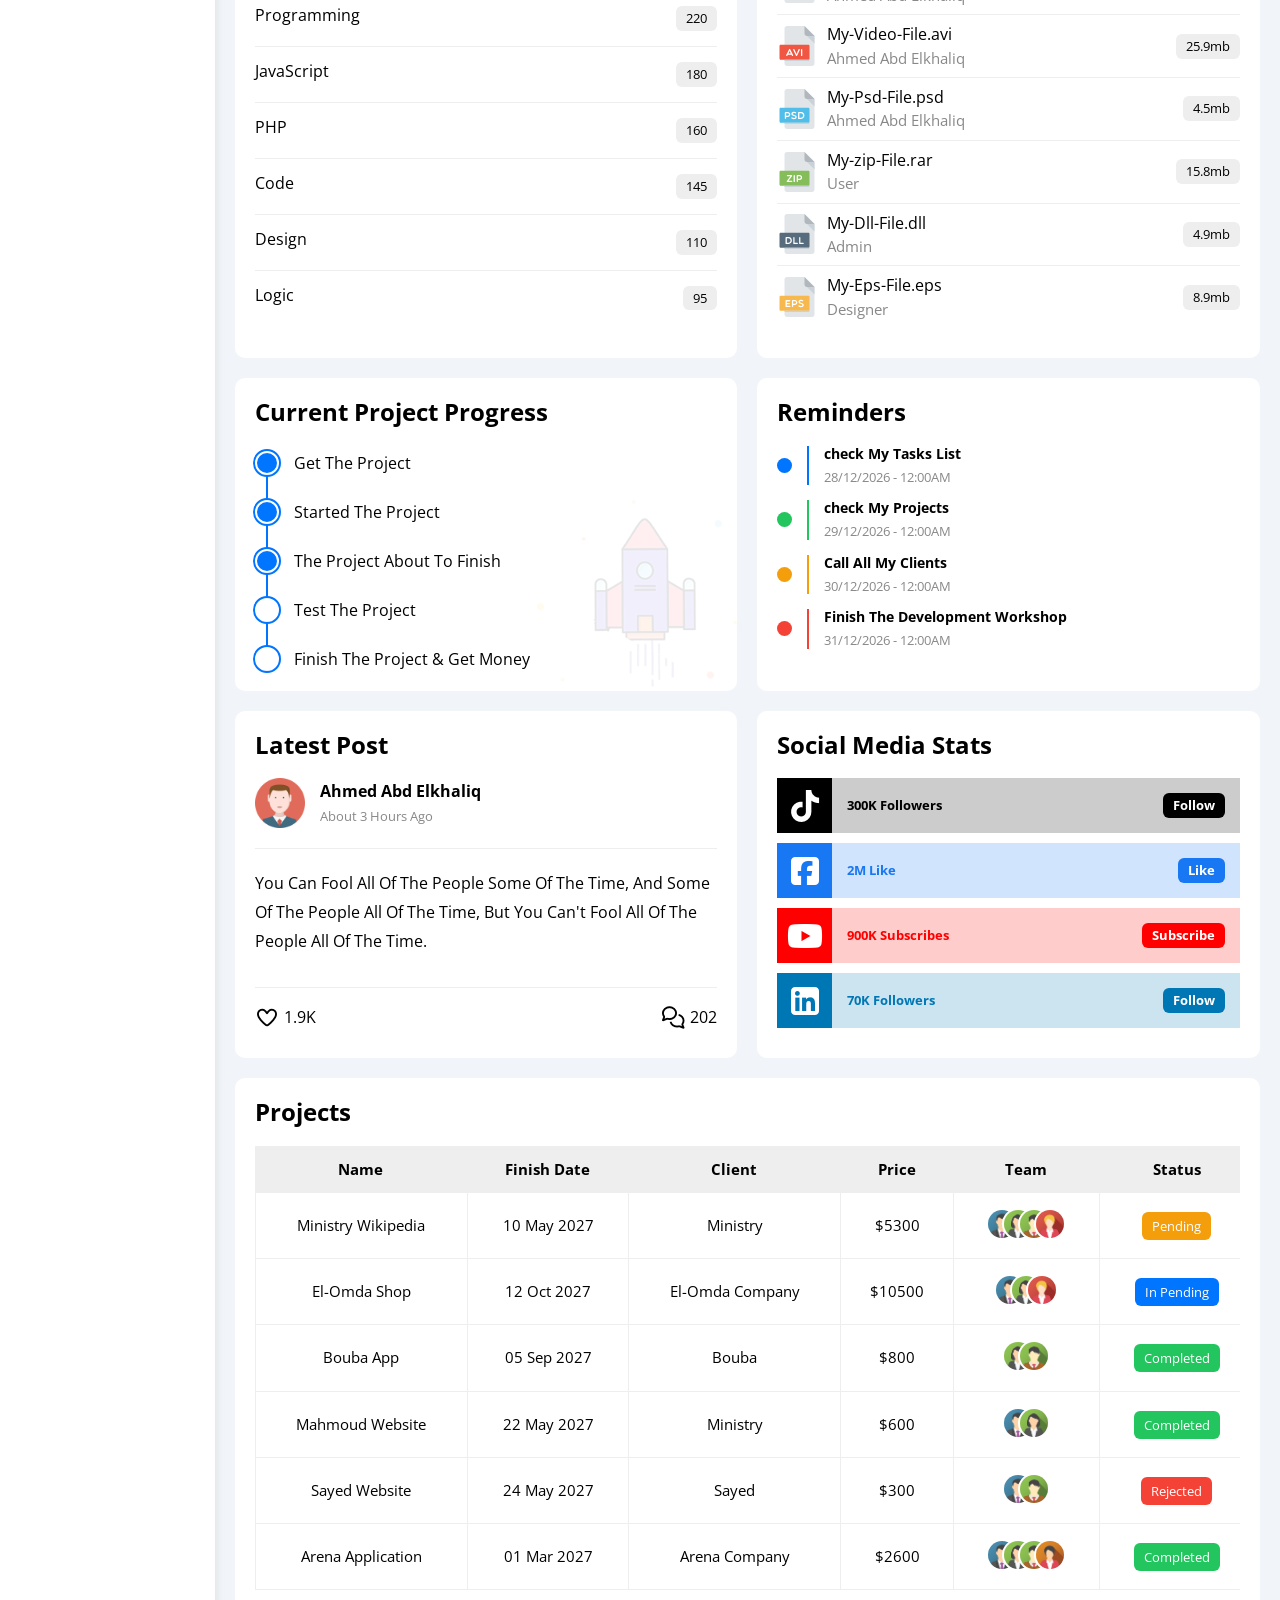
==== commit cefe2baa: "create Profile Page" ====
--- a/index.html
+++ b/index.html
@@ -36,37 +36,37 @@
                     </a>
                 </li>
                 <li>
-                    <a href="#">
+                    <a href="profile.html">
                         <i class="fa-solid fa-user fa-fw"></i>
                         <span>Profile</span>
                     </a>
                 </li>
                 <li>
-                    <a href="#">
+                    <a href="projects.html">
                         <i class="fa-solid fa-diagram-project fa-fw"></i>
                         <span>Projects</span>
                     </a>
                 </li>
                 <li>
-                    <a href="#">
+                    <a href="courses.html">
                         <i class="fa-solid fa-graduation-cap fa-fw"></i>
                         <span>Courses</span>
                     </a>
                 </li>
                 <li>
-                    <a href="#">
+                    <a href="friends.html">
                         <i class="fa-solid fa-circle-user fa-fw"></i>
                         <span>Friends</span>
                     </a>
                 </li>
                 <li>
-                    <a href="#">
+                    <a href="files.html">
                         <i class="fa-solid fa-file fa-fw"></i>
-                        <span>Flies</span>
-                    </a>
-                </li>
-                <li>
-                    <a href="#">
+                        <span>Files</span>
+                    </a>
+                </li>
+                <li>
+                    <a href="plans.html">
                         <i class="fa-solid fa-credit-card fa-fw"></i>
                         <span>Plans</span>
                     </a>
--- a/css/dashboard.css
+++ b/css/dashboard.css
@@ -138,13 +138,13 @@
 }
 /* End Sidebar */
 /* Start settings Switch*/
-.page .content .settings-page .toggle-checkbox {
+.page .content .toggle-checkbox {
   -webkit-appearance: none;
   -moz-appearance: none;
   appearance: none;
   display: none;
 }
-.page .content .settings-page .toggle-switch {
+.page .content .toggle-switch {
     background-color: #ccc;
     width: 78px;
     height: 32px;
@@ -153,7 +153,7 @@
     transition: 0.4s;
     cursor: pointer;
 }
-.page .content .settings-page .toggle-switch::before {
+.page .content .toggle-switch::before {
     content: "\f00d";
     font-family: var(--fa-style-family-classic);
     font-weight: 900;
@@ -170,28 +170,28 @@
     color: #aaa;
     transition: 0.4s;
 }
-.page .content .settings-page .toggle-checkbox:checked + .toggle-switch {
+.page .content .toggle-checkbox:checked + .toggle-switch {
   background-color: var(--blue-color);
 }
-.page .content .settings-page .toggle-checkbox:checked + .toggle-switch::before {
+.page .content .toggle-checkbox:checked + .toggle-switch::before {
   content: "\f00c";
   left: 50px;
   color: var(--blue-color);
 }
 @media (max-width: 575px) {
-  .page .content .settings-page .toggle-switch {
+  .page .content .toggle-switch {
     width: 58px;
     height: 25px;
     border-radius: 12px;
   }
-  .page .content .settings-page .toggle-switch::before {
+  .page .content .toggle-switch::before {
     width: 18px;
     height: 18px;
     top: 3px;
     left: 3px;
   }
-  .page .content .settings-page .toggle-checkbox:checked + .toggle-switch::before {
-  left: 36px;
+  .page .content .toggle-checkbox:checked + .toggle-switch::before {
+    left: 36px;
   }
 }
 /* End settings Switch */
@@ -1286,6 +1286,9 @@
 .page .content .settings-page .general-info .general a {
   color: var(--blue-color);
 }
+.page .content .settings-page .general-info .general a:hover {
+  color: var(--blue-alt-color);
+}
 /* End General Info */
 /* Start Security Info */
 .page .content .settings-page .security-info .secur {
@@ -1313,6 +1316,9 @@
   font-weight: bold;
   background-color: var(--blue-color);
 }
+.page .content .settings-page .security-info .secur:first-of-type a:hover {
+  background-color: var(--blue-alt-color);
+}
 .page .content .settings-page .security-info .secur:last-child a {
   width: fit-content;
   border-radius: 6px;
@@ -1322,4 +1328,439 @@
   font-weight: bold;
   background-color:#eee;
 }
-/* End Security Info */+/* End Security Info */
+/* Start Social Info */
+.page .content .settings-page .social-info .social {
+  margin-bottom: 15px;
+  display: flex;
+  align-items: center;
+}
+.page .content .settings-page .social-info .social i {
+  width: 40px;
+  height: 40px;
+  background-color: #f6f6f6;
+  border: 1px solid #ddd;
+  border-right: none;
+  border-radius: 6px 0 0 6px;
+  display: flex;
+  align-items: center;
+  justify-content: center;
+  transition: 0.4s;
+  color: var(--grey-color);
+}
+.page .content .settings-page .social-info .social input {
+  height: 40px;
+  background-color: #f6f6f6;
+  border: 1px solid #ddd;
+  padding-left: 10px;
+  border-radius: 0 6px 6px 0;
+  outline: none;
+  width: 100%;
+}
+.page .content .settings-page .social-info .tiktok:focus-within i {
+  color: black;
+}
+.page .content .settings-page .social-info .facebook:focus-within i {
+  color: #1877f2;
+}
+.page .content .settings-page .social-info .youtube:focus-within i {
+  color: #ff0000;
+}
+.page .content .settings-page .social-info .linkedin:focus-within i {
+  color: #0077b5;
+}
+/* End Social Info */
+/* Start Widgets Control */
+.page .content .settings-page .widgets-control .control {
+  display: flex;
+  align-items: center;
+  margin-bottom: 15px;
+}
+.page .content .settings-page .widgets-control .control input[type="checkbox"] {
+  -webkit-appearance: none;
+  appearance: none;
+}
+.page .content .settings-page .widgets-control .control label {
+  padding-left: 30px;
+  cursor: pointer;
+  position: relative;
+}
+.page .content .settings-page .widgets-control .control label::before {
+  content: "";
+  position: absolute;
+  left: 0;
+  top: 50%;
+  width: 14px;
+  height: 14px;
+  border: 2px solid var(--blue-color);
+  margin-top: -9px;
+  border-radius: 4px;
+}
+.page .content .settings-page .widgets-control .control label:hover::before{
+  border-color: var(--blue-alt-color);
+}
+.page .content .settings-page .widgets-control .control label::after {
+  font-family: var(--fa-style-family-classic);
+  content: "\f00c";
+  font-weight: 900;
+  font-size: 12px;
+  width: 18px;
+  height: 18px;
+  border-radius: 4px;
+  position: absolute;
+  display: flex;
+  align-items: center;
+  justify-content: center;
+  left: 0;
+  top: 50%;
+  margin-top: -9px;
+  background-color: var(--blue-color);
+  color: white;
+  transform: scale(0) rotate(360deg);
+  transition: 0.4s;
+}
+.page .content .settings-page .widgets-control .control input[type="checkbox"]:checked + label::after {
+  transform: scale(1);
+}
+/* End Widgets Control */
+/* Start Backup Manager */
+.page .content .settings-page .backup-manager .time {
+  display: flex;
+  align-items: center;
+  margin-bottom: 20px;
+}
+.page .content .settings-page .backup-manager  input {
+  -webkit-appearance: none;
+  -moz-appearance: none;
+  appearance: none;
+}
+.page .content .settings-page .backup-manager .time label {
+  padding-left: 30px;
+  cursor: pointer;
+  position: relative;
+}
+.page .content .settings-page .backup-manager .time label::before {
+  content: "";
+  position: absolute;
+  top: 50%;
+  left: 0px;
+  margin-top: -11px;
+  width: 18px;
+  height: 18px;
+  border: 2px solid var(--grey-color);
+  border-radius: 50%;
+}
+.page .content .settings-page .backup-manager .time label::after {
+  content: "";
+  position: absolute;
+  top: 3px;
+  left: 4px;
+  width: 14px;
+  height: 14px;
+  background: var(--blue-color);
+  border-radius: 50%;
+  transition: 0.4s;
+  transform: scale(0);
+}
+.page .content .settings-page .backup-manager .time input[type="radio"]:checked + label::before {
+  border-color: var(--blue-color);
+}
+.page .content .settings-page .backup-manager .time input[type="radio"]:checked + label::after {
+  transform: scale(1);
+}
+.page .content .settings-page .backup-manager .servers {
+  display: flex;
+  text-align: center;
+  align-items: center;
+  border-top: 1px solid #eee;
+  padding-top: 20px;
+}
+@media (max-width: 767px) {
+  .page .content .settings-page .backup-manager .servers {
+    flex-wrap: wrap;
+  }
+}
+.page .content .settings-page .backup-manager .servers .server {
+  position: relative;
+  margin: 5px 5px 10px;
+  border-radius: 10px;
+  width: 100%;
+  border: 2px solid #eee;
+}
+.page .content .settings-page .backup-manager .servers .server label {
+  display: block;
+  padding: 15px;
+  cursor: pointer;
+}
+.page .content .settings-page .backup-manager .servers .server label i {
+  display: block;
+  margin: 0 auto 10px;
+}
+.page .content .settings-page .backup-manager .servers input[type="radio"]:checked + .server {
+  border-color: var(--blue-color);
+  color: var(--blue-color);
+}
+/* End Backup Manager */
+/* Start Profile Page */
+/* Start Overview */
+.page .content .profile-page {
+  margin: 20px;
+}
+.page .content .profile-page .overview {
+  background-color: white;
+  border-radius: 10px;
+  display: flex;
+  align-items: center;
+}
+@media (max-width: 767px) {
+  .page .content .profile-page .overview {
+  flex-direction: column;
+  }
+}
+.page .content .profile-page .overview .avatar-box {
+  width: 300px;
+  text-align: center;
+  padding: 20px;
+}
+@media (min-width: 768px) {
+  .page .content .profile-page .overview .avatar-box {
+  border-right: 1px solid #eee;
+  }
+}
+.page .content .profile-page .overview .avatar-box > img {
+  margin-bottom: 10px;
+  border-radius: 50%;
+  width: 120px;
+  height: 120px;
+}
+.page .content .profile-page .overview .avatar-box h3 {
+  margin: 0px;
+}
+.page .content .profile-page .overview .avatar-box p:first-of-type {
+  color: var(--grey-color);
+  margin-top: 10px;
+  margin-bottom: 15px;
+}
+.page .content .profile-page .overview .avatar-box p:last-of-type {
+  color: var(--grey-color);
+  margin: 0;
+  font-size: 13px;
+}
+.page .content .profile-page .overview .avatar-box .level {
+  border-radius: 6px;
+  background-color: #eee;
+  position: relative;
+  height: 6px;
+  overflow: hidden;
+  margin: auto;
+  width: 70%;
+}
+.page .content .profile-page .overview .avatar-box .level span {
+  position: absolute;
+  left: 0;
+  top: 0;
+  height: 100%;
+  background-color: var(--blue-color);
+  border-radius: 6px;
+}
+.page .content .profile-page .overview .avatar-box .reting {
+  margin: 10px 0;
+}
+.page .content .profile-page .overview .avatar-box .reting i {
+  color: var(--orange-color);
+  font-size: 13px;
+}
+.page .content .profile-page .overview .info-box {
+  width: 100%;
+}
+.page .content .profile-page .overview .info-box .box {
+  padding: 20px;
+  display: flex;
+  align-items: center;
+  justify-content: space-between;
+  flex-wrap: wrap;
+  border-bottom: 1px solid #eee;
+  transition: 0.4s;
+}
+@media (max-width: 767px) {
+  .page .content .profile-page .overview .info-box .box {
+    text-align: center;
+    justify-content: center;
+  }
+}
+.page .content .profile-page .overview .info-box .box:hover {
+  background-color: #f9f9f9;
+}
+.page .content .profile-page .overview .info-box .box h4 {
+  color: var(--grey-color);
+  margin: 0;
+  font-size: 15px;
+  width: 100%;
+  font-weight: normal;
+}
+.page .content .profile-page .overview .info-box .box > div {
+  font-size: 14px;
+  min-width: 250px;
+  padding: 10px 0 0;
+}
+@media (max-width: 767px) {
+  .page .content .profile-page .overview .info-box .box > div {
+    display: flex;
+    justify-content: center;
+  }
+}
+.page .content .profile-page .overview .info-box .box > div span:first-child {
+ color: var(--grey-color);
+}
+@media (max-width: 767px) {
+  .page .content .profile-page .overview .info-box .box > div div {
+  margin-top: 5px;
+  }
+}
+/* End Overview */
+/* Start Other Data */
+.page .content .profile-page .other-data {
+  display: flex;
+  gap: 20px;
+}
+@media (max-width: 767px) {
+  .page .content .profile-page .other-data {
+    flex-direction: column;
+  }
+}
+.page .content .profile-page .other-data .skills-card {
+  padding: 20px;
+  background-color: white;
+  border-radius: 10px;
+  margin-top: 20px;
+  flex-grow: 1;
+}
+.page .content .profile-page .other-data .skills-card h2 {
+  margin: 0 0 10px;
+}
+.page .content .profile-page .other-data .skills-card p {
+  margin: 0 0 20px;
+  font-size: 15px;
+  color: var(--grey-color);
+}
+@media (max-width: 767px) {
+  .page .content .profile-page .other-data .skills-card h2,
+  .page .content .profile-page .other-data .skills-card p  {
+    text-align: center;
+  }
+}
+.page .content .profile-page .other-data .skills-card ul {
+  margin: 0;
+}
+@media (max-width: 767px) {
+  .page .content .profile-page .other-data .skills-card ul {
+    text-align: center;
+  }
+}
+.page .content .profile-page .other-data .skills-card ul li {
+  padding: 15px 0;
+}
+.page .content .profile-page .other-data .skills-card ul li:not(:last-child) {
+  border-bottom: 1px solid #eee;
+}
+.page .content .profile-page .other-data .skills-card ul li span {
+  display: inline-flex;
+  padding: 4px 10px;
+  background-color: #eee;
+  border-radius: 6px;
+  font-size: 14px;
+}
+.page .content .profile-page .other-data .skills-card ul li span:not(:last-child) {
+  margin-right: 5px;
+}
+.page .content .profile-page .other-data .activities-card {
+  padding: 20px;
+  background-color: white;
+  border-radius: 10px;
+  margin-top: 20px;
+  flex-grow: 2;
+}
+.page .content .profile-page .other-data .activities-card h2 {
+  margin: 0 0 10px;
+}
+.page .content .profile-page .other-data .activities-card p {
+  margin: 0 0 20px;
+  font-size: 15px;
+  color: var(--grey-color);
+}
+@media (max-width: 767px) {
+  .page .content .profile-page .other-data .activities-card h2,
+  .page .content .profile-page .other-data .activities-card p  {
+    text-align: center;
+  }
+}
+.page .content .profile-page .other-data .activities-card .activity {
+  display: flex;
+  align-items: center;
+}
+@media (max-width: 767px) {
+.page .content .profile-page .other-data .activities-card .activity {
+    flex-direction: column;
+  }
+}
+.page .content .profile-page .other-data .activities-card .activity:not(:last-child) {
+  border-bottom: 1px solid #eee;
+  padding-bottom: 20px;
+  margin-bottom: 20px;
+}
+.page .content .profile-page .other-data .activities-card .activity img {
+  width: 64px;
+  height: 64px;
+  margin-right: 10px;
+}
+@media (max-width: 767px) {
+  .page .content .profile-page .other-data .activities-card .activity img {
+    margin: 0 0 10px;
+  }
+}
+.page .content .profile-page .other-data .activities-card .activity .info {
+  margin-right: 15px;
+}
+@media (max-width: 767px) {
+  .page .content .profile-page .other-data .activities-card .activity .info {
+    margin: 0 0 10px;
+  }
+}
+.page .content .profile-page .other-data .activities-card .activity .info span:first-of-type {
+  display: block;
+  margin-bottom: 10px;
+}
+@media (max-width: 767px) {
+  .page .content .profile-page .other-data .activities-card .activity .info span:first-of-type {
+    text-align: center;
+  }
+}
+.page .content .profile-page .other-data .activities-card .activity .info span:last-of-type {
+  color: var(--grey-color);
+}
+@media (max-width: 767px) {
+  .page .content .profile-page .other-data .activities-card .activity .info span:last-of-type {
+    display: block;
+  }
+}
+@media (min-width: 768px) {
+  .page .content .profile-page .other-data .activities-card .activity .data {
+    margin-left: auto;
+    text-align: right;
+  }
+}
+.page .content .profile-page .other-data .activities-card .activity .data span:first-of-type {
+  display: block;
+  margin-bottom: 10px;
+}
+@media (max-width: 767px) {
+  .page .content .profile-page .other-data .activities-card .activity .data span:first-of-type {
+    text-align: center;
+  }
+}
+.page .content .profile-page .other-data .activities-card .activity .data span:last-of-type {
+  color: var(--grey-color);
+}
+
+/* End Other Data */
+/* End Profile Page */
